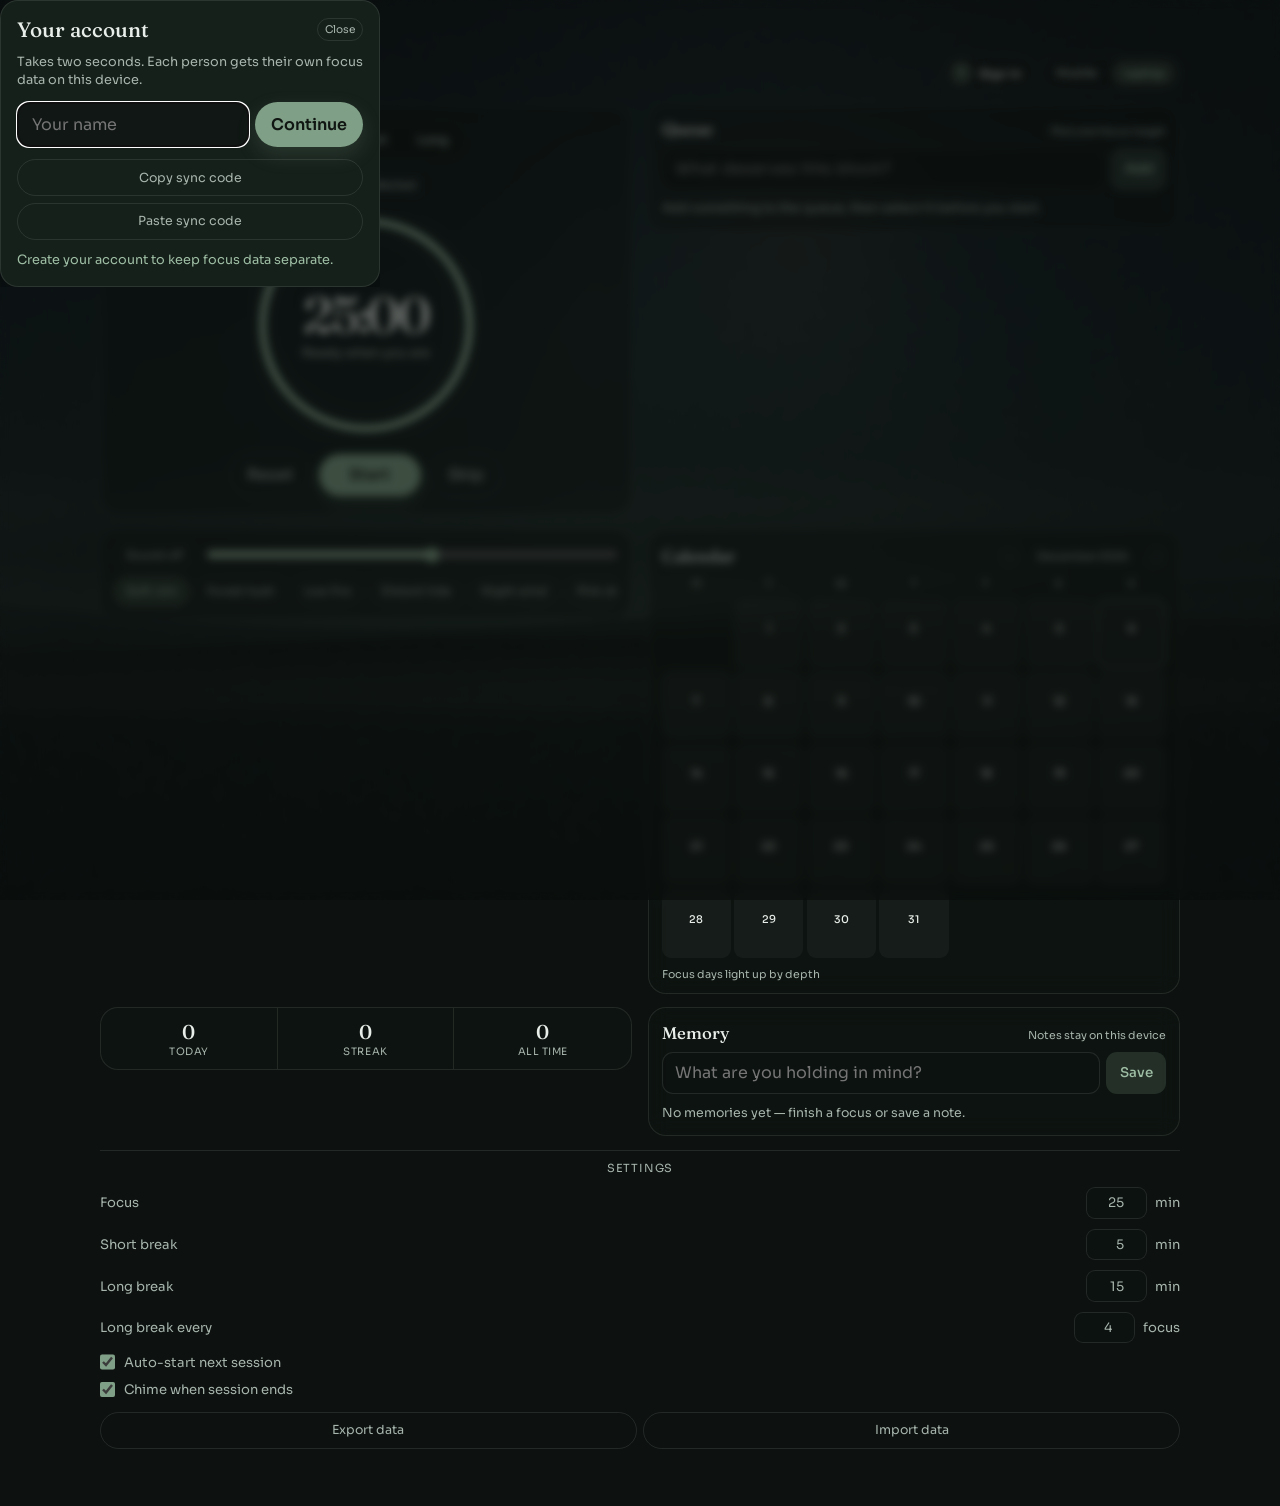
==== index.html @ d5f86a52 "Add seamless on-device accounts with sync codes. Let friends create a named Still account in seconds" ====
<!DOCTYPE html>
<html lang="en">
  <head>
    <meta charset="UTF-8" />
    <meta name="viewport" content="width=device-width, initial-scale=1.0, viewport-fit=cover" />
    <meta name="theme-color" content="#101612" />
    <meta name="description" content="Still — a calm pomodoro with ambient sound, tasks, memory, and a focus calendar." />
    <meta name="apple-mobile-web-app-capable" content="yes" />
    <meta name="apple-mobile-web-app-status-bar-style" content="black-translucent" />
    <meta name="apple-mobile-web-app-title" content="Still" />
    <title>Still — Pomodoro</title>
    <link rel="manifest" href="manifest.webmanifest" />
    <link rel="apple-touch-icon" href="icons/apple-touch-icon.png" />
    <link rel="icon" type="image/png" sizes="192x192" href="icons/icon-192.png" />
    <link rel="preconnect" href="https://fonts.googleapis.com" />
    <link rel="preconnect" href="https://fonts.gstatic.com" crossorigin />
    <link
      href="https://fonts.googleapis.com/css2?family=Fraunces:opsz,wght@9..144,500;9..144,600&family=Sora:wght@400;500;600&display=swap"
      rel="stylesheet"
    />
    <link rel="stylesheet" href="styles.css?v=11" />
  </head>
  <body>
    <canvas id="art" class="art" aria-hidden="true"></canvas>
    <div class="veil" aria-hidden="true"></div>
    <div class="grain" aria-hidden="true"></div>

    <main class="stage">
      <header class="brand">
        <div class="brand-copy">
          <p class="brand-name">Still</p>
          <p class="brand-line">Focus in quiet cycles.</p>
          <button id="installBtn" class="install-btn" type="button" hidden>Install app</button>
        </div>
        <div class="brand-actions">
          <button id="accountBtn" class="account-btn" type="button">
            <span id="accountAvatar" class="account-avatar">?</span>
            <span id="accountLabel">Sign in</span>
          </button>
          <div class="layout-switch" role="group" aria-label="Layout">
            <button type="button" class="layout-btn is-active" data-layout="mobile" aria-pressed="true">Mobile</button>
            <button type="button" class="layout-btn" data-layout="laptop" aria-pressed="false">Laptop</button>
          </div>
        </div>
      </header>

      <section class="timer-block" aria-live="polite">
        <div class="modes" role="tablist" aria-label="Session type">
          <button class="mode is-active" data-mode="focus" role="tab" aria-selected="true">Focus</button>
          <button class="mode" data-mode="short" role="tab" aria-selected="false">Short</button>
          <button class="mode" data-mode="long" role="tab" aria-selected="false">Long</button>
        </div>

        <p id="activeTaskLabel" class="active-task">No task selected</p>

        <div class="ring-wrap">
          <svg class="ring" viewBox="0 0 120 120" aria-hidden="true">
            <circle class="ring-track" cx="60" cy="60" r="54" />
            <circle class="ring-progress" cx="60" cy="60" r="54" />
          </svg>
          <div class="time-face">
            <p id="time" class="time">25:00</p>
            <p id="status" class="status">Ready when you are</p>
          </div>
        </div>

        <div class="controls">
          <button id="resetBtn" class="ghost" type="button">Reset</button>
          <button id="toggleBtn" class="primary" type="button">Start</button>
          <button id="skipBtn" class="ghost" type="button">Skip</button>
        </div>
      </section>

      <section class="ambient" aria-label="Ambient sound">
        <div class="ambient-head">
          <button id="noiseToggle" class="noise-toggle" type="button" aria-pressed="false">
            Sound off
          </button>
          <input
            id="noiseVolume"
            class="volume"
            type="range"
            min="0"
            max="100"
            value="55"
            aria-label="Ambient volume"
          />
        </div>
        <div id="noisePlaylist" class="playlist" role="listbox" aria-label="Ambient playlist"></div>
      </section>

      <section class="tasks" aria-label="Task queue">
        <div class="section-head">
          <h2>Queue</h2>
          <p>Pick one focus target</p>
        </div>
        <form id="taskForm" class="note-form">
          <input id="taskInput" type="text" maxlength="80" placeholder="What deserves this block?" autocomplete="off" />
          <button type="submit">Add</button>
        </form>
        <ul id="taskList" class="task-list"></ul>
      </section>

      <section class="stats" aria-label="Progress">
        <div>
          <p class="stat-value" id="todayCount">0</p>
          <p class="stat-label">Today</p>
        </div>
        <div>
          <p class="stat-value" id="streakCount">0</p>
          <p class="stat-label">Streak</p>
        </div>
        <div>
          <p class="stat-value" id="totalCount">0</p>
          <p class="stat-label">All time</p>
        </div>
      </section>

      <section class="calendar" aria-label="Focus calendar">
        <div class="section-head calendar-head">
          <h2>Calendar</h2>
          <div class="cal-nav">
            <button id="calPrev" class="ghost tiny" type="button" aria-label="Previous month">‹</button>
            <p id="calLabel" class="cal-label">Month</p>
            <button id="calNext" class="ghost tiny" type="button" aria-label="Next month">›</button>
          </div>
        </div>
        <div class="cal-weekdays" aria-hidden="true">
          <span>M</span><span>T</span><span>W</span><span>T</span><span>F</span><span>S</span><span>S</span>
        </div>
        <div id="calGrid" class="cal-grid"></div>
        <p id="calLegend" class="cal-legend">Focus days light up by depth</p>
      </section>

      <section class="memory">
        <div class="section-head">
          <h2>Memory</h2>
          <p>Notes stay on this device</p>
        </div>
        <form id="noteForm" class="note-form">
          <input
            id="noteInput"
            type="text"
            maxlength="140"
            placeholder="What are you holding in mind?"
            autocomplete="off"
          />
          <button type="submit">Save</button>
        </form>
        <ul id="memoryList" class="memory-list"></ul>
      </section>

      <section class="panel">
        <button id="settingsToggle" class="panel-toggle" type="button" aria-expanded="false">
          Settings
        </button>
        <div id="settingsPanel" class="settings" hidden>
          <label>
            Focus
            <input id="focusMins" type="number" min="1" max="90" />
            <span>min</span>
          </label>
          <label>
            Short break
            <input id="shortMins" type="number" min="1" max="30" />
            <span>min</span>
          </label>
          <label>
            Long break
            <input id="longMins" type="number" min="1" max="60" />
            <span>min</span>
          </label>
          <label>
            Long break every
            <input id="longEvery" type="number" min="2" max="12" />
            <span>focus</span>
          </label>
          <label class="check">
            <input id="autoStart" type="checkbox" />
            Auto-start next session
          </label>
          <label class="check">
            <input id="soundOn" type="checkbox" />
            Chime when session ends
          </label>

          <div class="data-row">
            <button id="exportBtn" class="ghost wide" type="button">Export data</button>
            <button id="importBtn" class="ghost wide" type="button">Import data</button>
            <input id="importFile" type="file" accept="application/json,.json" hidden />
          </div>
          <p id="dataStatus" class="data-status"></p>
        </div>
      </section>
    </main>

    <dialog id="accountDialog" class="account-dialog">
      <div class="account-sheet">
        <div class="account-sheet-head">
          <h2 id="accountTitle">Your account</h2>
          <button id="accountClose" class="ghost tiny" type="button" aria-label="Close">Close</button>
        </div>
        <p class="account-hint">Takes two seconds. Each person gets their own focus data on this device.</p>

        <form id="accountCreateForm" class="account-create">
          <input id="accountNameInput" type="text" maxlength="24" placeholder="Your name" autocomplete="nickname" required />
          <button class="primary" type="submit">Continue</button>
        </form>

        <div id="accountListWrap" class="account-list-wrap" hidden>
          <p class="account-sub">Switch account</p>
          <ul id="accountList" class="account-list"></ul>
        </div>

        <div class="account-tools">
          <button id="accountSyncExport" class="ghost wide" type="button">Copy sync code</button>
          <button id="accountSyncImport" class="ghost wide" type="button">Paste sync code</button>
          <button id="accountSignOut" class="ghost wide" type="button">Use as guest</button>
        </div>
        <p id="accountStatus" class="account-status"></p>
      </div>
    </dialog>

    <dialog id="reflectDialog" class="reflect">
      <form method="dialog" id="reflectForm">
        <h2>Focus complete</h2>
        <p>Leave a short memory for this session, or skip.</p>
        <input id="reflectInput" type="text" maxlength="140" placeholder="What clicked?" />
        <div class="reflect-actions">
          <button value="skip" class="ghost" type="submit">Skip</button>
          <button value="save" class="primary" type="submit">Keep</button>
        </div>
      </form>
    </dialog>

    <script src="auth.js?v=11"></script>
    <script src="art.js?v=11"></script>
    <script src="audio.js?v=11"></script>
    <script src="app.js?v=11"></script>
  </body>
</html>
---- styles.css ----
:root {
  --bg-deep: #0d1210;
  --ink: #e8eee9;
  --ink-soft: #a7b5ad;
  --moss: #7f9f86;
  --moss-bright: #9fbfa5;
  --line: rgba(232, 238, 233, 0.1);
  --panel: rgba(16, 22, 18, 0.5);
  --panel-solid: rgba(16, 22, 18, 0.42);
  --font-display: "Fraunces", Georgia, serif;
  --font-ui: "Sora", sans-serif;
  --ease: cubic-bezier(0.22, 1, 0.36, 1);
  --radius: 14px;
  --radius-lg: 18px;
}

* {
  box-sizing: border-box;
  margin: 0;
  padding: 0;
}

html,
body {
  min-height: 100%;
}

body {
  font-family: var(--font-ui);
  color: var(--ink);
  background: var(--bg-deep);
  overflow-x: hidden;
  -webkit-font-smoothing: antialiased;
}

button,
input {
  font: inherit;
  color: inherit;
}

button {
  cursor: pointer;
  border: none;
  background: none;
}

.art {
  position: fixed;
  inset: 0;
  width: 100%;
  height: 100%;
  z-index: 0;
  display: block;
}

.veil {
  position: fixed;
  inset: 0;
  z-index: 1;
  pointer-events: none;
  background:
    radial-gradient(ellipse 60% 40% at 50% 18%, rgba(10, 14, 16, 0.08), transparent 55%),
    linear-gradient(180deg, rgba(10, 14, 16, 0.16), rgba(10, 14, 16, 0.4) 55%, rgba(10, 14, 16, 0.82));
}

.grain {
  position: fixed;
  inset: 0;
  pointer-events: none;
  opacity: 0.055;
  z-index: 2;
  background-image: url("data:image/svg+xml,%3Csvg viewBox='0 0 200 200' xmlns='http://www.w3.org/2000/svg'%3E%3Cfilter id='n'%3E%3CfeTurbulence type='fractalNoise' baseFrequency='0.85' numOctaves='4' stitchTiles='stitch'/%3E%3C/filter%3E%3Crect width='100%25' height='100%25' filter='url(%23n)'/%3E%3C/svg%3E");
}

.stage {
  position: relative;
  z-index: 3;
  width: min(420px, calc(100% - 1.5rem));
  margin: 0 auto;
  min-height: 100dvh;
  padding: 1.5rem 0 1.75rem;
  display: flex;
  flex-direction: column;
  justify-content: center;
  gap: 0.95rem;
}

.brand {
  text-align: center;
  animation: rise 0.8s var(--ease) both;
  display: grid;
  gap: 0.55rem;
  justify-items: center;
}

.brand-copy {
  display: grid;
  justify-items: center;
}

.brand-actions {
  display: flex;
  flex-wrap: wrap;
  gap: 0.45rem;
  align-items: center;
  justify-content: center;
}

.account-btn {
  display: inline-flex;
  align-items: center;
  gap: 0.4rem;
  padding: 0.28rem 0.65rem 0.28rem 0.28rem;
  border-radius: 999px;
  border: 1px solid var(--line);
  background: rgba(16, 22, 18, 0.45);
  backdrop-filter: blur(10px);
  color: var(--ink);
  font-size: 0.75rem;
  font-weight: 500;
}

.account-avatar {
  width: 1.45rem;
  height: 1.45rem;
  border-radius: 999px;
  display: grid;
  place-items: center;
  background: rgba(127, 159, 134, 0.28);
  color: var(--moss-bright);
  font-size: 0.68rem;
  font-weight: 600;
}

.account-dialog {
  border: none;
  padding: 0;
  background: transparent;
  max-width: min(380px, calc(100vw - 1.5rem));
}

.account-dialog::backdrop {
  background: rgba(8, 12, 10, 0.55);
  backdrop-filter: blur(4px);
}

.account-sheet {
  border: 1px solid var(--line);
  border-radius: 18px;
  background: #16201b;
  color: var(--ink);
  padding: 1rem;
  display: grid;
  gap: 0.75rem;
  box-shadow: 0 24px 60px rgba(0, 0, 0, 0.45);
}

.account-sheet-head {
  display: flex;
  align-items: center;
  justify-content: space-between;
  gap: 0.75rem;
}

.account-sheet-head h2 {
  font-family: var(--font-display);
  font-size: 1.3rem;
  font-weight: 500;
}

.account-hint,
.account-sub,
.account-status {
  color: var(--ink-soft);
  font-size: 0.8rem;
  line-height: 1.4;
}

.account-status {
  color: var(--moss-bright);
  min-height: 1rem;
}

.account-create {
  display: grid;
  grid-template-columns: 1fr auto;
  gap: 0.4rem;
}

.account-create input {
  width: 100%;
  padding: 0.7rem 0.85rem;
  border-radius: 12px;
  border: 1px solid var(--line);
  background: rgba(13, 18, 16, 0.55);
}

.account-create .primary {
  min-width: 6.5rem;
}

.account-list {
  list-style: none;
  display: grid;
  gap: 0.4rem;
  max-height: 180px;
  overflow: auto;
}

.account-item {
  display: grid;
  grid-template-columns: auto 1fr auto;
  gap: 0.55rem;
  align-items: center;
  padding: 0.55rem 0.65rem;
  border-radius: 12px;
  border: 1px solid var(--line);
  background: rgba(13, 18, 16, 0.35);
}

.account-item.is-active {
  border-color: rgba(159, 191, 165, 0.4);
  background: rgba(127, 159, 134, 0.12);
}

.account-item .who {
  text-align: left;
}

.account-item .who strong {
  display: block;
  font-size: 0.88rem;
}

.account-item .who span {
  color: var(--ink-soft);
  font-size: 0.68rem;
}

.account-tools {
  display: grid;
  gap: 0.4rem;
}

.brand-name {
  font-family: var(--font-display);
  font-size: clamp(2.2rem, 7vw, 2.85rem);
  font-weight: 600;
  letter-spacing: -0.03em;
  line-height: 1;
}

.brand-line {
  margin-top: 0.25rem;
  color: var(--ink-soft);
  font-size: 0.82rem;
}

.layout-switch {
  display: inline-flex;
  gap: 0.2rem;
  padding: 0.2rem;
  border-radius: 999px;
  border: 1px solid var(--line);
  background: rgba(16, 22, 18, 0.4);
  backdrop-filter: blur(10px);
}

.layout-btn {
  padding: 0.35rem 0.7rem;
  border-radius: 999px;
  color: var(--ink-soft);
  font-size: 0.72rem;
  font-weight: 500;
  transition: background 0.25s var(--ease), color 0.25s var(--ease);
}

.layout-btn:hover {
  color: var(--ink);
}

.layout-btn.is-active {
  background: rgba(127, 159, 134, 0.22);
  color: var(--moss-bright);
}

.install-btn {
  margin-top: 0.55rem;
  padding: 0.4rem 0.8rem;
  border-radius: 999px;
  border: 1px solid var(--line);
  color: var(--moss-bright);
  font-size: 0.72rem;
  background: rgba(127, 159, 134, 0.1);
}

.install-btn:hover {
  background: rgba(127, 159, 134, 0.18);
}

.timer-block,
.ambient,
.tasks,
.stats,
.calendar,
.memory,
.panel {
  animation: rise 0.85s var(--ease) both;
}

.active-task {
  max-width: 100%;
  padding: 0.28rem 0.7rem;
  border-radius: 999px;
  color: var(--moss-bright);
  background: rgba(127, 159, 134, 0.12);
  font-size: 0.75rem;
  white-space: nowrap;
  overflow: hidden;
  text-overflow: ellipsis;
}

.active-task.is-empty {
  color: var(--ink-soft);
  background: transparent;
  border: 1px dashed var(--line);
}

.timer-block {
  display: flex;
  flex-direction: column;
  align-items: center;
  gap: 0.85rem;
  animation-delay: 0.04s;
}

.modes {
  display: flex;
  gap: 0.2rem;
  padding: 0.2rem;
  border: 1px solid var(--line);
  border-radius: 999px;
  background: var(--panel);
  backdrop-filter: blur(10px);
}

.mode {
  padding: 0.42rem 0.85rem;
  border-radius: 999px;
  color: var(--ink-soft);
  font-size: 0.78rem;
  font-weight: 500;
  transition: background 0.3s var(--ease), color 0.3s var(--ease);
}

.mode:hover {
  color: var(--ink);
}

.mode.is-active {
  background: rgba(127, 159, 134, 0.22);
  color: var(--moss-bright);
}

.ring-wrap {
  position: relative;
  width: min(220px, 58vw);
  aspect-ratio: 1;
  display: grid;
  place-items: center;
}

.ring {
  position: absolute;
  inset: 0;
  width: 100%;
  height: 100%;
  transform: rotate(-90deg);
}

.ring-track,
.ring-progress {
  fill: none;
  stroke-width: 3;
}

.ring-track {
  stroke: rgba(232, 238, 233, 0.08);
}

.ring-progress {
  stroke: var(--moss-bright);
  stroke-linecap: round;
  stroke-dasharray: 339.292;
  stroke-dashoffset: 0;
  transition: stroke-dashoffset 0.35s linear;
  filter: drop-shadow(0 0 8px rgba(159, 191, 165, 0.18));
}

.time-face {
  text-align: center;
  z-index: 1;
}

.time {
  font-family: var(--font-display);
  font-size: clamp(2.8rem, 10vw, 3.5rem);
  font-weight: 500;
  letter-spacing: -0.04em;
  font-variant-numeric: tabular-nums;
  line-height: 1;
}

.status {
  margin-top: 0.35rem;
  color: var(--ink-soft);
  font-size: 0.8rem;
}

.controls {
  display: flex;
  align-items: center;
  gap: 0.5rem;
}

.primary,
.ghost {
  min-width: 4.6rem;
  padding: 0.65rem 1rem;
  border-radius: 999px;
  transition: transform 0.25s var(--ease), background 0.25s var(--ease), border-color 0.25s var(--ease);
}

.primary {
  min-width: 6.4rem;
  background: var(--moss);
  color: #101612;
  font-weight: 600;
  box-shadow: 0 8px 20px rgba(127, 159, 134, 0.18);
}

.primary:hover {
  transform: translateY(-1px);
  background: var(--moss-bright);
}

.ghost {
  border: 1px solid var(--line);
  color: var(--ink-soft);
}

.ghost:hover {
  color: var(--ink);
  border-color: rgba(232, 238, 233, 0.24);
}

.ambient {
  animation-delay: 0.08s;
  padding: 0.7rem 0.8rem;
  border: 1px solid var(--line);
  border-radius: var(--radius-lg);
  background: var(--panel);
  backdrop-filter: blur(12px);
}

.ambient-head {
  display: flex;
  align-items: center;
  gap: 0.65rem;
  margin-bottom: 0.55rem;
}

.noise-toggle {
  flex: 0 0 auto;
  padding: 0.35rem 0.7rem;
  border-radius: 999px;
  border: 1px solid var(--line);
  color: var(--ink-soft);
  font-size: 0.72rem;
}

.noise-toggle[aria-pressed="true"] {
  color: #101612;
  background: var(--moss-bright);
  border-color: transparent;
}

.volume {
  width: 100%;
  accent-color: var(--moss);
  height: 1.1rem;
}

.playlist {
  display: flex;
  gap: 0.35rem;
  overflow-x: auto;
  padding-bottom: 0.05rem;
  scrollbar-width: thin;
}

.track {
  flex: 0 0 auto;
  padding: 0.4rem 0.7rem;
  border-radius: 999px;
  border: 1px solid var(--line);
  color: var(--ink-soft);
  font-size: 0.72rem;
  white-space: nowrap;
  transition: background 0.25s var(--ease), color 0.25s var(--ease);
}

.track.is-active {
  color: var(--moss-bright);
  background: rgba(127, 159, 134, 0.18);
  border-color: rgba(159, 191, 165, 0.3);
}

.stats {
  display: grid;
  grid-template-columns: repeat(3, 1fr);
  gap: 0;
  text-align: center;
  animation-delay: 0.1s;
  border: 1px solid var(--line);
  border-radius: var(--radius-lg);
  background: var(--panel-solid);
  overflow: hidden;
}

.stats > div {
  padding: 0.65rem 0.4rem;
  border-right: 1px solid var(--line);
}

.stats > div:last-child {
  border-right: none;
}

.stat-value {
  font-family: var(--font-display);
  font-size: 1.25rem;
  font-weight: 500;
}

.stat-label {
  margin-top: 0.1rem;
  color: var(--ink-soft);
  font-size: 0.64rem;
  letter-spacing: 0.05em;
  text-transform: uppercase;
}

.section-head {
  display: flex;
  align-items: baseline;
  justify-content: space-between;
  gap: 0.75rem;
  padding-top: 0.15rem;
}

.section-head h2 {
  font-family: var(--font-display);
  font-size: 1.05rem;
  font-weight: 500;
}

.section-head p {
  color: var(--ink-soft);
  font-size: 0.68rem;
}

.tasks,
.calendar,
.memory {
  display: grid;
  gap: 0.55rem;
  padding: 0.75rem 0.8rem;
  border: 1px solid var(--line);
  border-radius: var(--radius-lg);
  background: var(--panel-solid);
  backdrop-filter: blur(10px);
}

.tasks {
  animation-delay: 0.09s;
}

.task-list,
.memory-list {
  list-style: none;
  display: grid;
  gap: 0.4rem;
  max-height: 160px;
  overflow: auto;
}

.empty-hint {
  color: var(--ink-soft);
  font-size: 0.78rem;
  padding: 0.1rem 0;
}

.task-item {
  display: grid;
  grid-template-columns: 1fr auto;
  gap: 0.4rem;
  align-items: center;
  padding: 0.55rem 0.65rem;
  border-radius: 12px;
  border: 1px solid transparent;
  background: rgba(232, 238, 233, 0.03);
}

.task-item.is-active {
  border-color: rgba(159, 191, 165, 0.35);
  background: rgba(127, 159, 134, 0.12);
}

.task-item.is-done .task-select {
  text-decoration: line-through;
  color: var(--ink-soft);
}

.task-select {
  text-align: left;
  font-size: 0.84rem;
  line-height: 1.3;
}

.task-actions {
  display: flex;
  gap: 0.25rem;
}

.tiny-action,
.ghost.tiny {
  padding: 0.28rem 0.45rem;
  border-radius: 999px;
  border: 1px solid var(--line);
  color: var(--ink-soft);
  font-size: 0.66rem;
  min-width: 0;
}

.tiny-action.danger:hover {
  color: #efb4b0;
  border-color: rgba(239, 180, 176, 0.35);
}

.calendar {
  animation-delay: 0.12s;
}

.calendar-head {
  align-items: center;
}

.cal-nav {
  display: flex;
  align-items: center;
  gap: 0.25rem;
}

.cal-label {
  min-width: 7.5rem;
  text-align: center;
  color: var(--ink-soft);
  font-size: 0.74rem;
}

.cal-weekdays {
  display: grid;
  grid-template-columns: repeat(7, 1fr);
  gap: 0.22rem;
  color: var(--ink-soft);
  font-size: 0.62rem;
  text-align: center;
  letter-spacing: 0.04em;
}

.cal-grid {
  display: grid;
  grid-template-columns: repeat(7, 1fr);
  gap: 0.22rem;
}

.cal-cell {
  aspect-ratio: 1;
  border-radius: 8px;
  border: 1px solid transparent;
  background: rgba(232, 238, 233, 0.035);
  color: var(--ink-soft);
  display: grid;
  place-content: center;
  gap: 0;
  font-size: 0.66rem;
  min-width: 0;
  padding: 0.1rem;
}

.cal-cell.is-blank {
  background: transparent;
  pointer-events: none;
}

.cal-cell.is-today {
  border-color: rgba(159, 191, 165, 0.4);
}

.cal-cell .day {
  font-weight: 500;
  color: var(--ink);
}

.cal-cell .count {
  font-size: 0.52rem;
  color: var(--moss-bright);
  min-height: 0.55rem;
  line-height: 1;
}

.cal-cell.lvl-1 { background: rgba(127, 159, 134, 0.16); }
.cal-cell.lvl-2 { background: rgba(127, 159, 134, 0.28); }
.cal-cell.lvl-3 { background: rgba(127, 159, 134, 0.42); color: #101612; }
.cal-cell.lvl-4 { background: rgba(159, 191, 165, 0.7); color: #101612; }
.cal-cell.lvl-3 .day,
.cal-cell.lvl-4 .day,
.cal-cell.lvl-3 .count,
.cal-cell.lvl-4 .count { color: #101612; }

.cal-legend {
  color: var(--ink-soft);
  font-size: 0.68rem;
}

.memory {
  animation-delay: 0.14s;
}

.note-form {
  display: grid;
  grid-template-columns: 1fr auto;
  gap: 0.4rem;
}

.note-form input,
.reflect input {
  width: 100%;
  padding: 0.6rem 0.75rem;
  border-radius: 11px;
  border: 1px solid var(--line);
  background: rgba(13, 18, 16, 0.5);
}

.note-form input:focus,
.reflect input:focus,
.settings input[type="number"]:focus {
  outline: 1px solid rgba(159, 191, 165, 0.4);
}

.note-form button {
  padding: 0.6rem 0.85rem;
  border-radius: 11px;
  background: rgba(127, 159, 134, 0.2);
  color: var(--moss-bright);
  font-weight: 500;
  font-size: 0.84rem;
}

.memory-list:empty::after {
  content: "No memories yet — finish a focus or save a note.";
  display: block;
  color: var(--ink-soft);
  font-size: 0.78rem;
  padding: 0.15rem 0;
}

.memory-item {
  padding: 0.55rem 0.7rem;
  border-radius: 12px;
  border: 1px solid transparent;
  background: rgba(232, 238, 233, 0.03);
}

.memory-item .meta {
  color: var(--ink-soft);
  font-size: 0.64rem;
  margin-bottom: 0.18rem;
  letter-spacing: 0.02em;
}

.memory-item .text {
  font-size: 0.84rem;
  line-height: 1.35;
}

.panel {
  animation-delay: 0.16s;
}

.panel-toggle {
  width: 100%;
  padding: 0.65rem 0 0.2rem;
  color: var(--ink-soft);
  border-top: 1px solid var(--line);
  font-size: 0.7rem;
  letter-spacing: 0.07em;
  text-transform: uppercase;
}

.panel-toggle:hover {
  color: var(--ink);
}

.settings {
  display: grid;
  gap: 0.65rem;
  padding: 0.55rem 0 0.15rem;
}

.settings label {
  display: grid;
  grid-template-columns: 1fr auto auto;
  align-items: center;
  gap: 0.5rem;
  color: var(--ink-soft);
  font-size: 0.82rem;
}

.settings input[type="number"] {
  width: 3.8rem;
  padding: 0.38rem 0.45rem;
  border-radius: 9px;
  border: 1px solid var(--line);
  background: rgba(13, 18, 16, 0.5);
  text-align: right;
}

.settings .check {
  display: flex;
  align-items: center;
  gap: 0.55rem;
  grid-template-columns: none;
}

.settings .check input {
  width: 0.95rem;
  height: 0.95rem;
  accent-color: var(--moss);
}

.data-row {
  display: grid;
  grid-template-columns: 1fr 1fr;
  gap: 0.4rem;
  margin-top: 0.2rem;
}

.ghost.wide {
  width: 100%;
  min-width: 0;
  text-align: center;
  padding: 0.6rem 0.8rem;
  font-size: 0.78rem;
}

.data-status {
  min-height: 1rem;
  color: var(--moss-bright);
  font-size: 0.72rem;
}

.reflect {
  border: 1px solid var(--line);
  border-radius: var(--radius-lg);
  padding: 0;
  background: #16201b;
  color: var(--ink);
  width: min(340px, calc(100% - 2rem));
  box-shadow: 0 24px 60px rgba(0, 0, 0, 0.4);
}

.reflect::backdrop {
  background: rgba(8, 12, 10, 0.55);
  backdrop-filter: blur(4px);
}

.reflect form {
  display: grid;
  gap: 0.6rem;
  padding: 1.05rem;
}

.reflect h2 {
  font-family: var(--font-display);
  font-size: 1.25rem;
  font-weight: 500;
}

.reflect p {
  color: var(--ink-soft);
  font-size: 0.82rem;
}

.reflect-actions {
  display: flex;
  justify-content: flex-end;
  gap: 0.45rem;
  margin-top: 0.2rem;
}

body.is-running .ring-progress {
  animation: pulseSoft 2.4s ease-in-out infinite;
}

@keyframes rise {
  from {
    opacity: 0;
    transform: translateY(10px);
  }
  to {
    opacity: 1;
    transform: translateY(0);
  }
}

@keyframes pulseSoft {
  0%,
  100% {
    filter: drop-shadow(0 0 6px rgba(159, 191, 165, 0.16));
  }
  50% {
    filter: drop-shadow(0 0 12px rgba(159, 191, 165, 0.3));
  }
}

@media (max-width: 420px) {
  .stage {
    gap: 0.85rem;
    padding-top: 1.15rem;
  }

  .controls {
    width: 100%;
    justify-content: space-between;
  }

  .primary,
  .ghost {
    min-width: 0;
    flex: 1;
  }

  .section-head,
  .calendar-head {
    flex-direction: column;
    align-items: flex-start;
    gap: 0.35rem;
  }

  .cal-nav {
    width: 100%;
    justify-content: space-between;
  }
}

/* -------- Laptop layout (opt-in) -------- */
body.layout-laptop {
  overflow-x: hidden;
}

body.layout-laptop .veil {
  background:
    radial-gradient(ellipse 55% 45% at 30% 18%, rgba(10, 14, 16, 0.06), transparent 60%),
    linear-gradient(90deg, rgba(10, 14, 16, 0.52), rgba(10, 14, 16, 0.24) 45%, rgba(10, 14, 16, 0.58));
}

body.layout-laptop .stage {
  width: min(1080px, calc(100% - 2.5rem));
  min-height: 100dvh;
  margin: 0 auto;
  padding: 1.6rem 0 1.8rem;
  display: grid;
  grid-template-columns: minmax(300px, 1fr) minmax(300px, 1fr);
  grid-template-areas:
    "brand brand"
    "focus tasks"
    "ambient calendar"
    "stats memory"
    "panel panel";
  column-gap: 1rem;
  row-gap: 0.85rem;
  align-items: start;
  justify-content: center;
}

body.layout-laptop .brand {
  grid-area: brand;
  width: 100%;
  display: flex;
  align-items: flex-end;
  justify-content: space-between;
  gap: 1rem;
  text-align: left;
  justify-items: stretch;
}

body.layout-laptop .brand-copy {
  justify-items: start;
}

body.layout-laptop .brand-actions {
  justify-content: flex-end;
}

body.layout-laptop .brand-name {
  font-size: clamp(2.4rem, 3.4vw, 3rem);
}

body.layout-laptop .timer-block {
  grid-area: focus;
  padding: 1rem 1rem 1.1rem;
  border: 1px solid var(--line);
  border-radius: 20px;
  background: var(--panel-solid);
  backdrop-filter: blur(14px);
  gap: 0.8rem;
  min-height: 100%;
}

body.layout-laptop .ring-wrap {
  width: min(230px, 100%);
}

body.layout-laptop .time {
  font-size: clamp(3rem, 4vw, 3.7rem);
}

body.layout-laptop .ambient { grid-area: ambient; }
body.layout-laptop .stats { grid-area: stats; }
body.layout-laptop .tasks { grid-area: tasks; }
body.layout-laptop .calendar { grid-area: calendar; }
body.layout-laptop .memory { grid-area: memory; }
body.layout-laptop .panel { grid-area: panel; }

body.layout-laptop .stats {
  background: var(--panel-solid);
}

body.layout-laptop .task-list,
body.layout-laptop .memory-list {
  max-height: 150px;
}

body.layout-laptop .cal-cell {
  border-radius: 9px;
}

@media (max-width: 980px) {
  body.layout-laptop {
    overflow-x: auto;
  }

  body.layout-laptop .stage {
    width: 980px;
    min-width: 980px;
    padding-left: 1rem;
    padding-right: 1rem;
  }
}
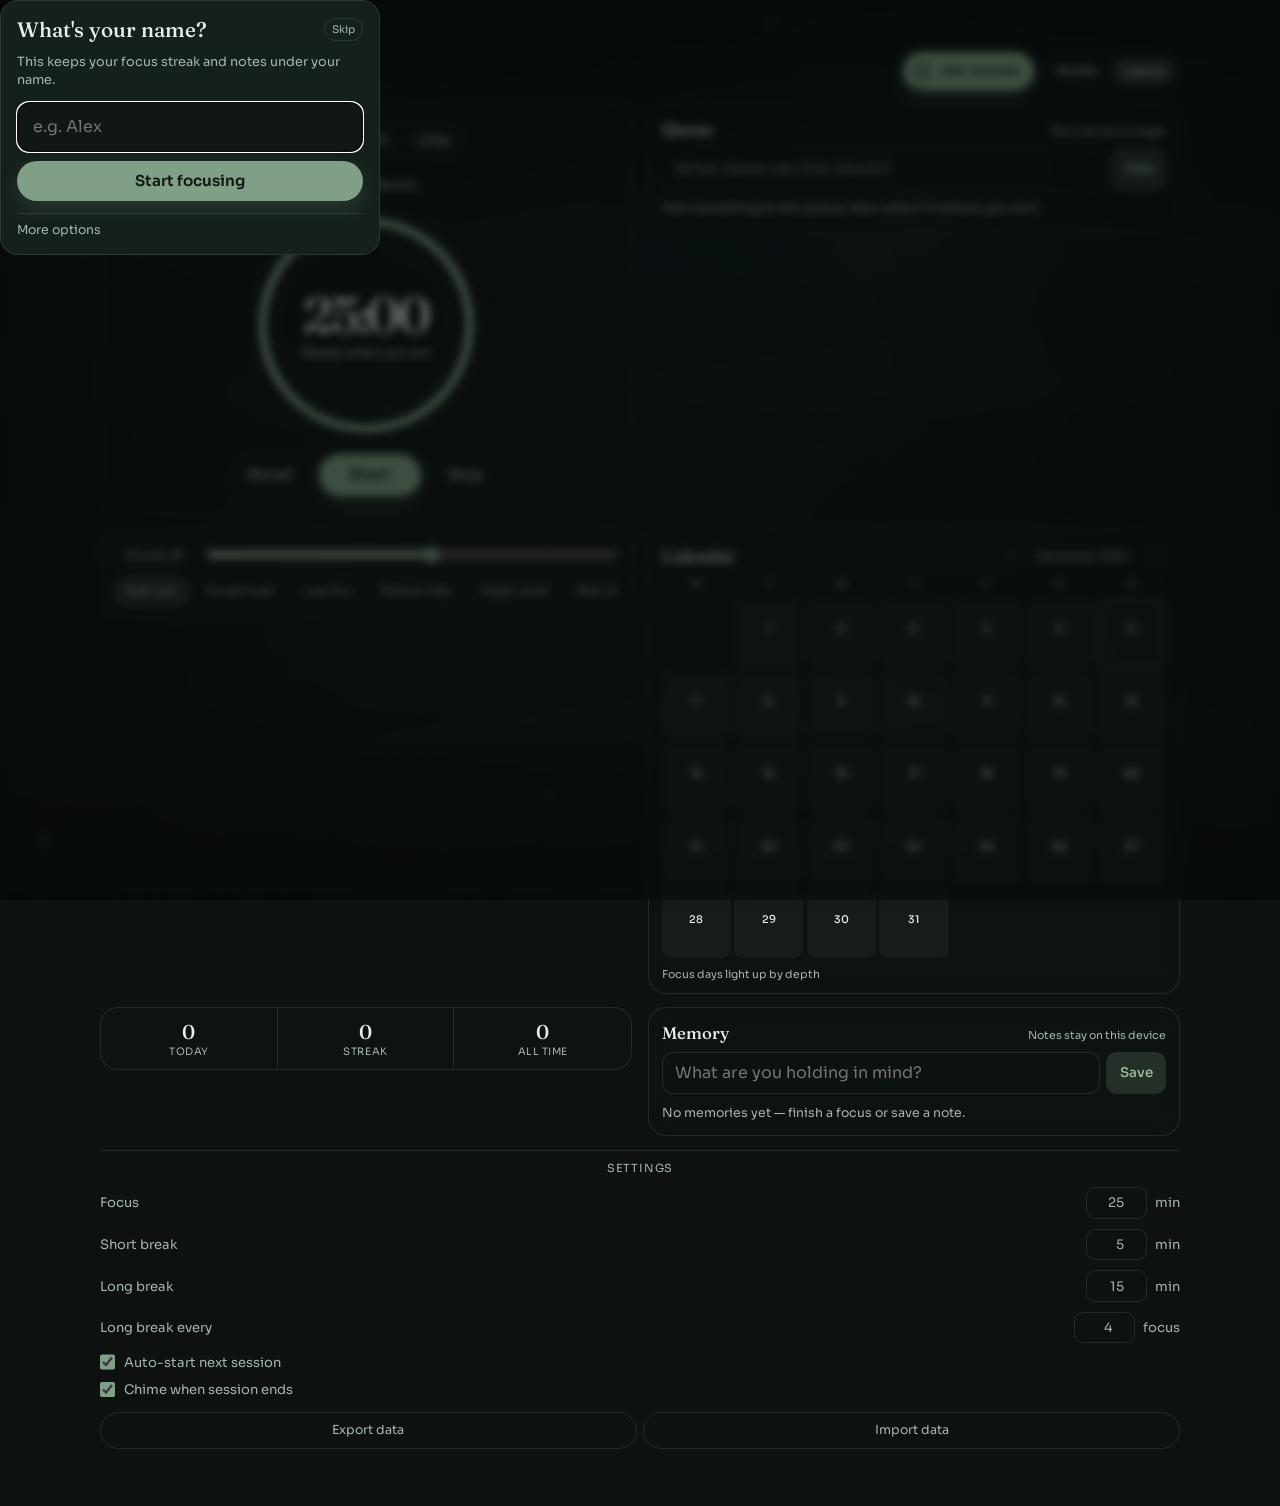
==== commit 98a14d24: "Make signup intuitive and restore starry backdrop. Replace the unclear sign-in control with a Get st" ====
--- a/index.html
+++ b/index.html
@@ -18,12 +18,11 @@
       href="https://fonts.googleapis.com/css2?family=Fraunces:opsz,wght@9..144,500;9..144,600&family=Sora:wght@400;500;600&display=swap"
       rel="stylesheet"
     />
-    <link rel="stylesheet" href="styles.css?v=11" />
+    <link rel="stylesheet" href="styles.css?v=12" />
   </head>
   <body>
     <canvas id="art" class="art" aria-hidden="true"></canvas>
     <div class="veil" aria-hidden="true"></div>
-    <div class="grain" aria-hidden="true"></div>
 
     <main class="stage">
       <header class="brand">
@@ -33,9 +32,9 @@
           <button id="installBtn" class="install-btn" type="button" hidden>Install app</button>
         </div>
         <div class="brand-actions">
-          <button id="accountBtn" class="account-btn" type="button">
-            <span id="accountAvatar" class="account-avatar">?</span>
-            <span id="accountLabel">Sign in</span>
+          <button id="accountBtn" class="account-btn is-guest" type="button">
+            <span id="accountAvatar" class="account-avatar">+</span>
+            <span id="accountLabel">Get started</span>
           </button>
           <div class="layout-switch" role="group" aria-label="Layout">
             <button type="button" class="layout-btn is-active" data-layout="mobile" aria-pressed="true">Mobile</button>
@@ -197,27 +196,30 @@
     <dialog id="accountDialog" class="account-dialog">
       <div class="account-sheet">
         <div class="account-sheet-head">
-          <h2 id="accountTitle">Your account</h2>
-          <button id="accountClose" class="ghost tiny" type="button" aria-label="Close">Close</button>
-        </div>
-        <p class="account-hint">Takes two seconds. Each person gets their own focus data on this device.</p>
+          <h2 id="accountTitle">What's your name?</h2>
+          <button id="accountClose" class="ghost tiny" type="button" aria-label="Close">Skip</button>
+        </div>
+        <p id="accountHint" class="account-hint">This keeps your focus streak and notes under your name.</p>
 
         <form id="accountCreateForm" class="account-create">
-          <input id="accountNameInput" type="text" maxlength="24" placeholder="Your name" autocomplete="nickname" required />
-          <button class="primary" type="submit">Continue</button>
+          <input id="accountNameInput" type="text" maxlength="24" placeholder="e.g. Alex" autocomplete="nickname" required />
+          <button id="accountSubmit" class="primary account-submit" type="submit">Start focusing</button>
         </form>
 
         <div id="accountListWrap" class="account-list-wrap" hidden>
-          <p class="account-sub">Switch account</p>
+          <p class="account-sub">Or switch to someone else</p>
           <ul id="accountList" class="account-list"></ul>
         </div>
 
-        <div class="account-tools">
-          <button id="accountSyncExport" class="ghost wide" type="button">Copy sync code</button>
-          <button id="accountSyncImport" class="ghost wide" type="button">Paste sync code</button>
-          <button id="accountSignOut" class="ghost wide" type="button">Use as guest</button>
-        </div>
-        <p id="accountStatus" class="account-status"></p>
+        <details id="accountMore" class="account-more">
+          <summary>More options</summary>
+          <div class="account-tools">
+            <button id="accountSyncExport" class="ghost wide" type="button">Copy sync code</button>
+            <button id="accountSyncImport" class="ghost wide" type="button">Paste sync code</button>
+            <button id="accountSignOut" class="ghost wide" type="button">Continue as guest</button>
+          </div>
+        </details>
+        <p id="accountStatus" class="account-status" hidden></p>
       </div>
     </dialog>
 
@@ -233,9 +235,9 @@
       </form>
     </dialog>
 
-    <script src="auth.js?v=11"></script>
-    <script src="art.js?v=11"></script>
-    <script src="audio.js?v=11"></script>
-    <script src="app.js?v=11"></script>
+    <script src="auth.js?v=12"></script>
+    <script src="art.js?v=12"></script>
+    <script src="audio.js?v=12"></script>
+    <script src="app.js?v=12"></script>
   </body>
 </html>
--- a/styles.css
+++ b/styles.css
@@ -60,17 +60,8 @@
   z-index: 1;
   pointer-events: none;
   background:
-    radial-gradient(ellipse 60% 40% at 50% 18%, rgba(10, 14, 16, 0.08), transparent 55%),
-    linear-gradient(180deg, rgba(10, 14, 16, 0.16), rgba(10, 14, 16, 0.4) 55%, rgba(10, 14, 16, 0.82));
-}
-
-.grain {
-  position: fixed;
-  inset: 0;
-  pointer-events: none;
-  opacity: 0.055;
-  z-index: 2;
-  background-image: url("data:image/svg+xml,%3Csvg viewBox='0 0 200 200' xmlns='http://www.w3.org/2000/svg'%3E%3Cfilter id='n'%3E%3CfeTurbulence type='fractalNoise' baseFrequency='0.85' numOctaves='4' stitchTiles='stitch'/%3E%3C/filter%3E%3Crect width='100%25' height='100%25' filter='url(%23n)'/%3E%3C/svg%3E");
+    radial-gradient(ellipse 65% 42% at 50% 12%, rgba(8, 12, 16, 0.05), transparent 55%),
+    linear-gradient(180deg, rgba(8, 12, 16, 0.1), rgba(8, 12, 16, 0.28) 50%, rgba(8, 12, 16, 0.58));
 }
 
 .stage {
@@ -110,26 +101,40 @@
 .account-btn {
   display: inline-flex;
   align-items: center;
-  gap: 0.4rem;
-  padding: 0.28rem 0.65rem 0.28rem 0.28rem;
+  gap: 0.45rem;
+  padding: 0.35rem 0.85rem 0.35rem 0.35rem;
   border-radius: 999px;
-  border: 1px solid var(--line);
+  border: 1px solid transparent;
+  background: var(--moss);
+  color: #101612;
+  font-size: 0.8rem;
+  font-weight: 600;
+  box-shadow: 0 8px 18px rgba(127, 159, 134, 0.22);
+}
+
+.account-btn.is-guest .account-avatar {
+  background: rgba(16, 22, 18, 0.18);
+  color: #101612;
+}
+
+.account-btn:not(.is-guest) {
   background: rgba(16, 22, 18, 0.45);
+  border-color: var(--line);
+  color: var(--ink);
+  font-weight: 500;
+  box-shadow: none;
   backdrop-filter: blur(10px);
-  color: var(--ink);
-  font-size: 0.75rem;
-  font-weight: 500;
 }
 
 .account-avatar {
-  width: 1.45rem;
-  height: 1.45rem;
+  width: 1.55rem;
+  height: 1.55rem;
   border-radius: 999px;
   display: grid;
   place-items: center;
   background: rgba(127, 159, 134, 0.28);
   color: var(--moss-bright);
-  font-size: 0.68rem;
+  font-size: 0.72rem;
   font-weight: 600;
 }
 
@@ -184,20 +189,48 @@
 
 .account-create {
   display: grid;
-  grid-template-columns: 1fr auto;
-  gap: 0.4rem;
+  gap: 0.55rem;
 }
 
 .account-create input {
   width: 100%;
-  padding: 0.7rem 0.85rem;
+  padding: 0.85rem 0.95rem;
   border-radius: 12px;
   border: 1px solid var(--line);
   background: rgba(13, 18, 16, 0.55);
-}
-
-.account-create .primary {
-  min-width: 6.5rem;
+  font-size: 1rem;
+}
+
+.account-submit {
+  width: 100%;
+  min-width: 0;
+  padding: 0.9rem 1rem;
+  font-size: 0.95rem;
+}
+
+.account-more {
+  border-top: 1px solid var(--line);
+  padding-top: 0.55rem;
+}
+
+.account-more summary {
+  cursor: pointer;
+  color: var(--ink-soft);
+  font-size: 0.78rem;
+  list-style: none;
+}
+
+.account-more summary::-webkit-details-marker {
+  display: none;
+}
+
+.account-more[open] summary {
+  margin-bottom: 0.55rem;
+  color: var(--ink);
+}
+
+.account-more .account-tools {
+  margin-top: 0.15rem;
 }
 
 .account-list {
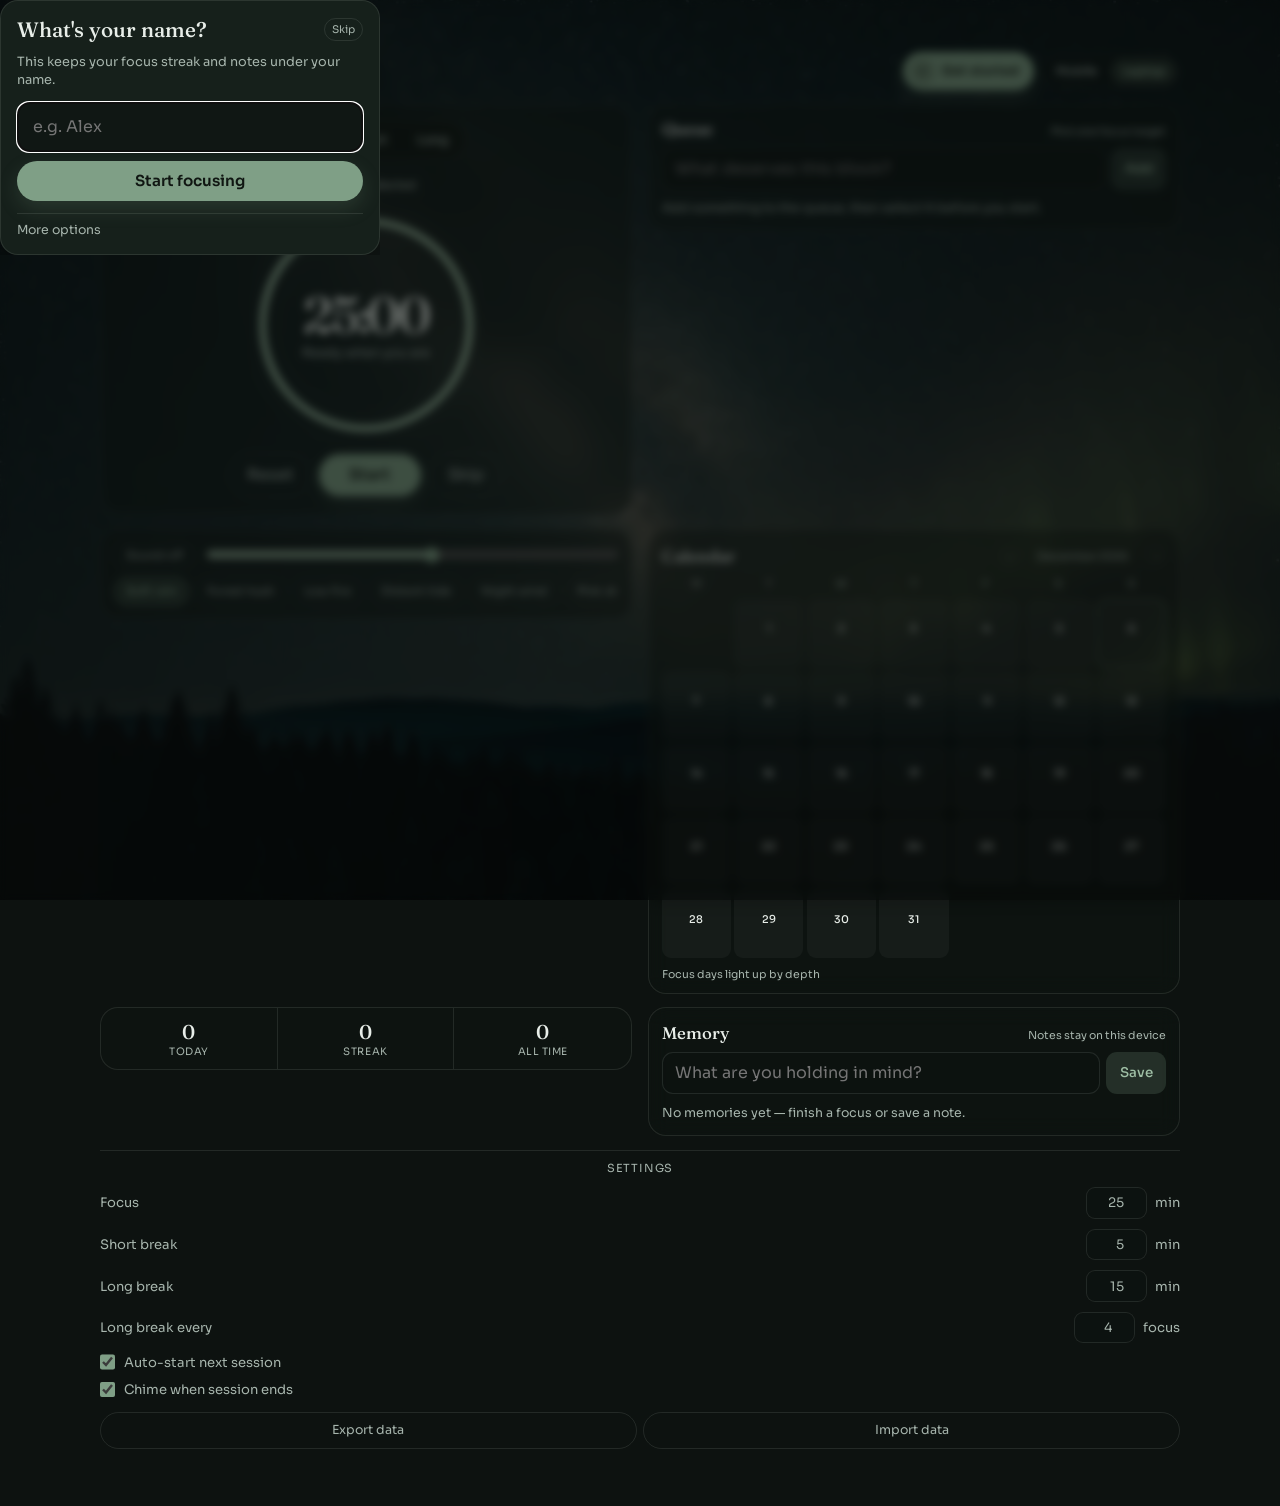
==== commit 7495f0ae: "Replace coded canvas art with a real living backdrop. Co-authored-by: Cursor <cursoragent@cursor.com" ====
--- a/index.html
+++ b/index.html
@@ -18,10 +18,24 @@
       href="https://fonts.googleapis.com/css2?family=Fraunces:opsz,wght@9..144,500;9..144,600&family=Sora:wght@400;500;600&display=swap"
       rel="stylesheet"
     />
-    <link rel="stylesheet" href="styles.css?v=12" />
+    <link rel="stylesheet" href="styles.css?v=13" />
   </head>
   <body>
-    <canvas id="art" class="art" aria-hidden="true"></canvas>
+    <div class="art" aria-hidden="true">
+      <img class="art-still" src="media/backdrop.jpg" alt="" width="1280" height="720" decoding="async" />
+      <video
+        id="artLive"
+        class="art-live"
+        src="media/backdrop.mp4"
+        poster="media/backdrop.jpg"
+        autoplay
+        muted
+        loop
+        playsinline
+        preload="auto"
+      ></video>
+      <div class="art-grain"></div>
+    </div>
     <div class="veil" aria-hidden="true"></div>
 
     <main class="stage">
@@ -235,9 +249,9 @@
       </form>
     </dialog>
 
-    <script src="auth.js?v=12"></script>
-    <script src="art.js?v=12"></script>
-    <script src="audio.js?v=12"></script>
-    <script src="app.js?v=12"></script>
+    <script src="auth.js?v=13"></script>
+    <script src="art.js?v=13"></script>
+    <script src="audio.js?v=13"></script>
+    <script src="app.js?v=13"></script>
   </body>
 </html>
--- a/styles.css
+++ b/styles.css
@@ -48,10 +48,67 @@
 .art {
   position: fixed;
   inset: 0;
-  width: 100%;
-  height: 100%;
   z-index: 0;
-  display: block;
+  overflow: hidden;
+  background: #0a100e;
+  pointer-events: none;
+}
+
+.art-still,
+.art-live {
+  position: absolute;
+  inset: -4%;
+  width: 108%;
+  height: 108%;
+  object-fit: cover;
+  object-position: center 42%;
+  transform: scale(1.04);
+  filter: saturate(0.92) contrast(1.05) brightness(0.92);
+}
+
+.art-still {
+  z-index: 0;
+}
+
+.art-live {
+  z-index: 1;
+  opacity: 0;
+  transition: opacity 1.2s var(--ease);
+}
+
+.art-live.is-ready {
+  opacity: 1;
+}
+
+.art-grain {
+  position: absolute;
+  inset: 0;
+  z-index: 2;
+  opacity: 0.22;
+  mix-blend-mode: soft-light;
+  background-image: url("data:image/svg+xml,%3Csvg viewBox='0 0 200 200' xmlns='http://www.w3.org/2000/svg'%3E%3Cfilter id='n'%3E%3CfeTurbulence type='fractalNoise' baseFrequency='0.85' numOctaves='3' stitchTiles='stitch'/%3E%3C/filter%3E%3Crect width='100%25' height='100%25' filter='url(%23n)' opacity='0.55'/%3E%3C/svg%3E");
+  background-size: 180px 180px;
+  animation: grain-shift 0.9s steps(2) infinite;
+}
+
+.art.is-still .art-live {
+  opacity: 0;
+}
+
+.art.is-still .art-grain {
+  animation: none;
+}
+
+@keyframes grain-shift {
+  0% { transform: translate(0, 0); }
+  50% { transform: translate(-2%, 1%); }
+  100% { transform: translate(1%, -1%); }
+}
+
+@media (prefers-reduced-motion: reduce) {
+  .art-grain {
+    animation: none;
+  }
 }
 
 .veil {
@@ -60,8 +117,8 @@
   z-index: 1;
   pointer-events: none;
   background:
-    radial-gradient(ellipse 65% 42% at 50% 12%, rgba(8, 12, 16, 0.05), transparent 55%),
-    linear-gradient(180deg, rgba(8, 12, 16, 0.1), rgba(8, 12, 16, 0.28) 50%, rgba(8, 12, 16, 0.58));
+    radial-gradient(ellipse 70% 48% at 50% 18%, rgba(8, 12, 16, 0.08), transparent 58%),
+    linear-gradient(180deg, rgba(8, 12, 16, 0.18), rgba(8, 12, 16, 0.34) 48%, rgba(8, 12, 16, 0.62));
 }
 
 .stage {
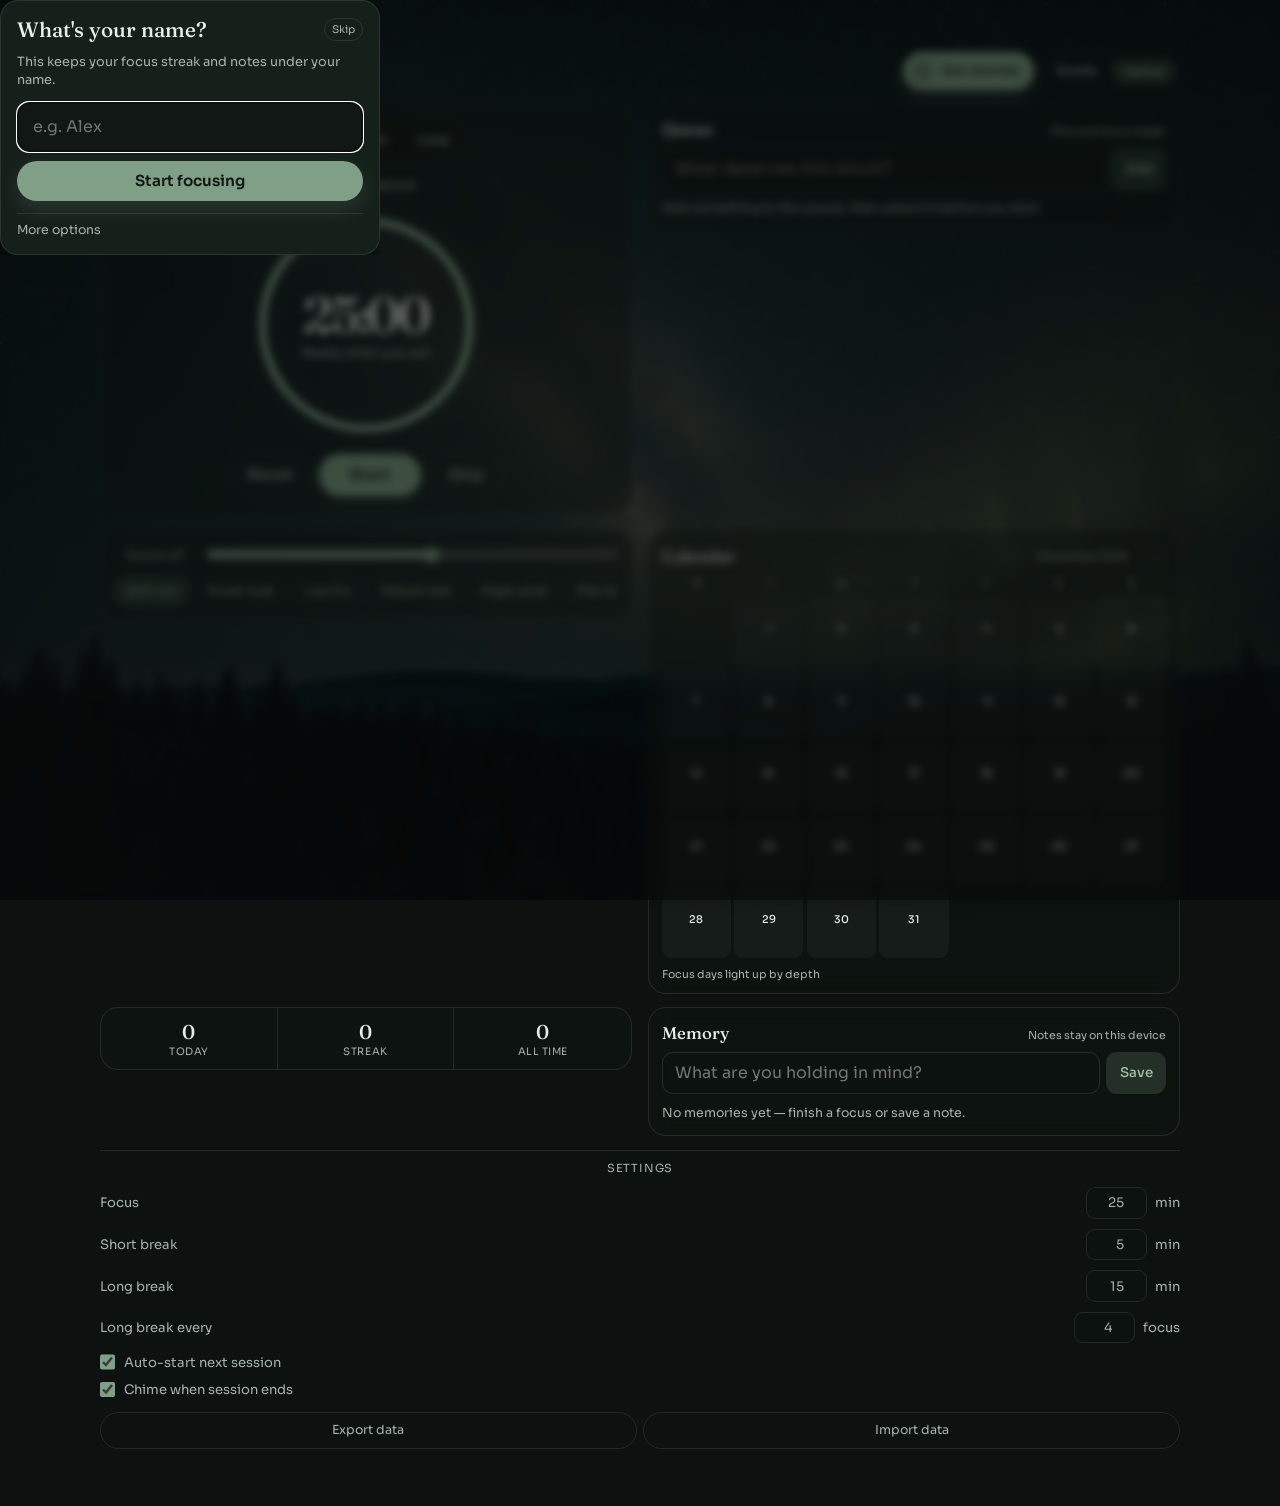
==== commit 5b781a76: "Freeze the backdrop: static image, no shake. Co-authored-by: Cursor <cursoragent@cursor.com>" ====
--- a/index.html
+++ b/index.html
@@ -18,23 +18,11 @@
       href="https://fonts.googleapis.com/css2?family=Fraunces:opsz,wght@9..144,500;9..144,600&family=Sora:wght@400;500;600&display=swap"
       rel="stylesheet"
     />
-    <link rel="stylesheet" href="styles.css?v=13" />
+    <link rel="stylesheet" href="styles.css?v=14" />
   </head>
   <body>
     <div class="art" aria-hidden="true">
       <img class="art-still" src="media/backdrop.jpg" alt="" width="1280" height="720" decoding="async" />
-      <video
-        id="artLive"
-        class="art-live"
-        src="media/backdrop.mp4"
-        poster="media/backdrop.jpg"
-        autoplay
-        muted
-        loop
-        playsinline
-        preload="auto"
-      ></video>
-      <div class="art-grain"></div>
     </div>
     <div class="veil" aria-hidden="true"></div>
 
@@ -249,9 +237,8 @@
       </form>
     </dialog>
 
-    <script src="auth.js?v=13"></script>
-    <script src="art.js?v=13"></script>
-    <script src="audio.js?v=13"></script>
-    <script src="app.js?v=13"></script>
+    <script src="auth.js?v=14"></script>
+    <script src="audio.js?v=14"></script>
+    <script src="app.js?v=14"></script>
   </body>
 </html>
--- a/styles.css
+++ b/styles.css
@@ -54,61 +54,14 @@
   pointer-events: none;
 }
 
-.art-still,
-.art-live {
+.art-still {
   position: absolute;
-  inset: -4%;
-  width: 108%;
-  height: 108%;
+  inset: 0;
+  width: 100%;
+  height: 100%;
   object-fit: cover;
   object-position: center 42%;
-  transform: scale(1.04);
   filter: saturate(0.92) contrast(1.05) brightness(0.92);
-}
-
-.art-still {
-  z-index: 0;
-}
-
-.art-live {
-  z-index: 1;
-  opacity: 0;
-  transition: opacity 1.2s var(--ease);
-}
-
-.art-live.is-ready {
-  opacity: 1;
-}
-
-.art-grain {
-  position: absolute;
-  inset: 0;
-  z-index: 2;
-  opacity: 0.22;
-  mix-blend-mode: soft-light;
-  background-image: url("data:image/svg+xml,%3Csvg viewBox='0 0 200 200' xmlns='http://www.w3.org/2000/svg'%3E%3Cfilter id='n'%3E%3CfeTurbulence type='fractalNoise' baseFrequency='0.85' numOctaves='3' stitchTiles='stitch'/%3E%3C/filter%3E%3Crect width='100%25' height='100%25' filter='url(%23n)' opacity='0.55'/%3E%3C/svg%3E");
-  background-size: 180px 180px;
-  animation: grain-shift 0.9s steps(2) infinite;
-}
-
-.art.is-still .art-live {
-  opacity: 0;
-}
-
-.art.is-still .art-grain {
-  animation: none;
-}
-
-@keyframes grain-shift {
-  0% { transform: translate(0, 0); }
-  50% { transform: translate(-2%, 1%); }
-  100% { transform: translate(1%, -1%); }
-}
-
-@media (prefers-reduced-motion: reduce) {
-  .art-grain {
-    animation: none;
-  }
 }
 
 .veil {
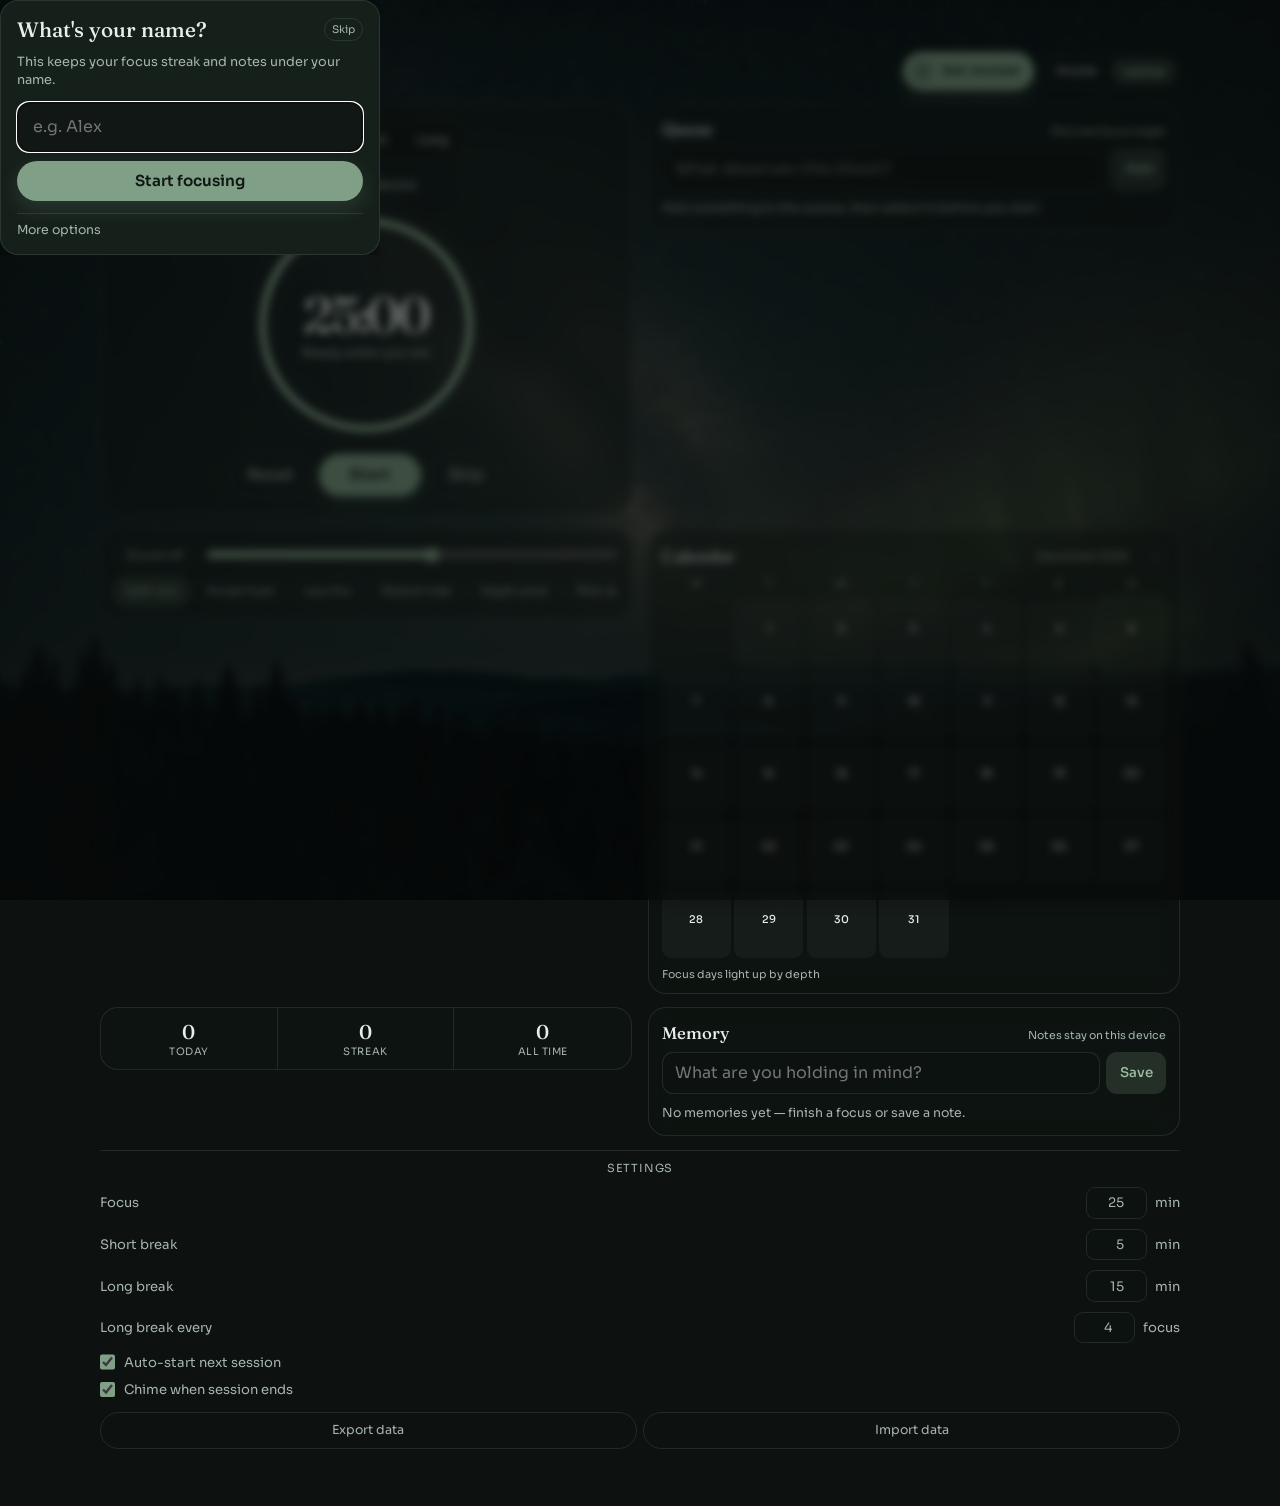
==== commit 4bcc9909: "Rotate calm Unsplash nature scenes behind the glass UI. Co-authored-by: Cursor <cursoragent@cursor.c" ====
--- a/index.html
+++ b/index.html
@@ -18,11 +18,11 @@
       href="https://fonts.googleapis.com/css2?family=Fraunces:opsz,wght@9..144,500;9..144,600&family=Sora:wght@400;500;600&display=swap"
       rel="stylesheet"
     />
-    <link rel="stylesheet" href="styles.css?v=14" />
+    <link rel="stylesheet" href="styles.css?v=15" />
   </head>
   <body>
     <div class="art" aria-hidden="true">
-      <img class="art-still" src="media/backdrop.jpg" alt="" width="1280" height="720" decoding="async" />
+      <img class="art-still is-active" src="media/scene-00.jpg" alt="" width="1280" height="720" decoding="async" />
     </div>
     <div class="veil" aria-hidden="true"></div>
 
@@ -237,8 +237,9 @@
       </form>
     </dialog>
 
-    <script src="auth.js?v=14"></script>
-    <script src="audio.js?v=14"></script>
-    <script src="app.js?v=14"></script>
+    <script src="auth.js?v=15"></script>
+    <script src="art.js?v=15"></script>
+    <script src="audio.js?v=15"></script>
+    <script src="app.js?v=15"></script>
   </body>
 </html>
--- a/styles.css
+++ b/styles.css
@@ -61,7 +61,20 @@
   height: 100%;
   object-fit: cover;
   object-position: center 42%;
-  filter: saturate(0.92) contrast(1.05) brightness(0.92);
+  filter: saturate(0.92) contrast(1.05) brightness(0.9);
+  opacity: 0;
+  transition: opacity 1.6s ease;
+  will-change: opacity;
+}
+
+.art-still.is-active {
+  opacity: 1;
+}
+
+@media (prefers-reduced-motion: reduce) {
+  .art-still {
+    transition: none;
+  }
 }
 
 .veil {
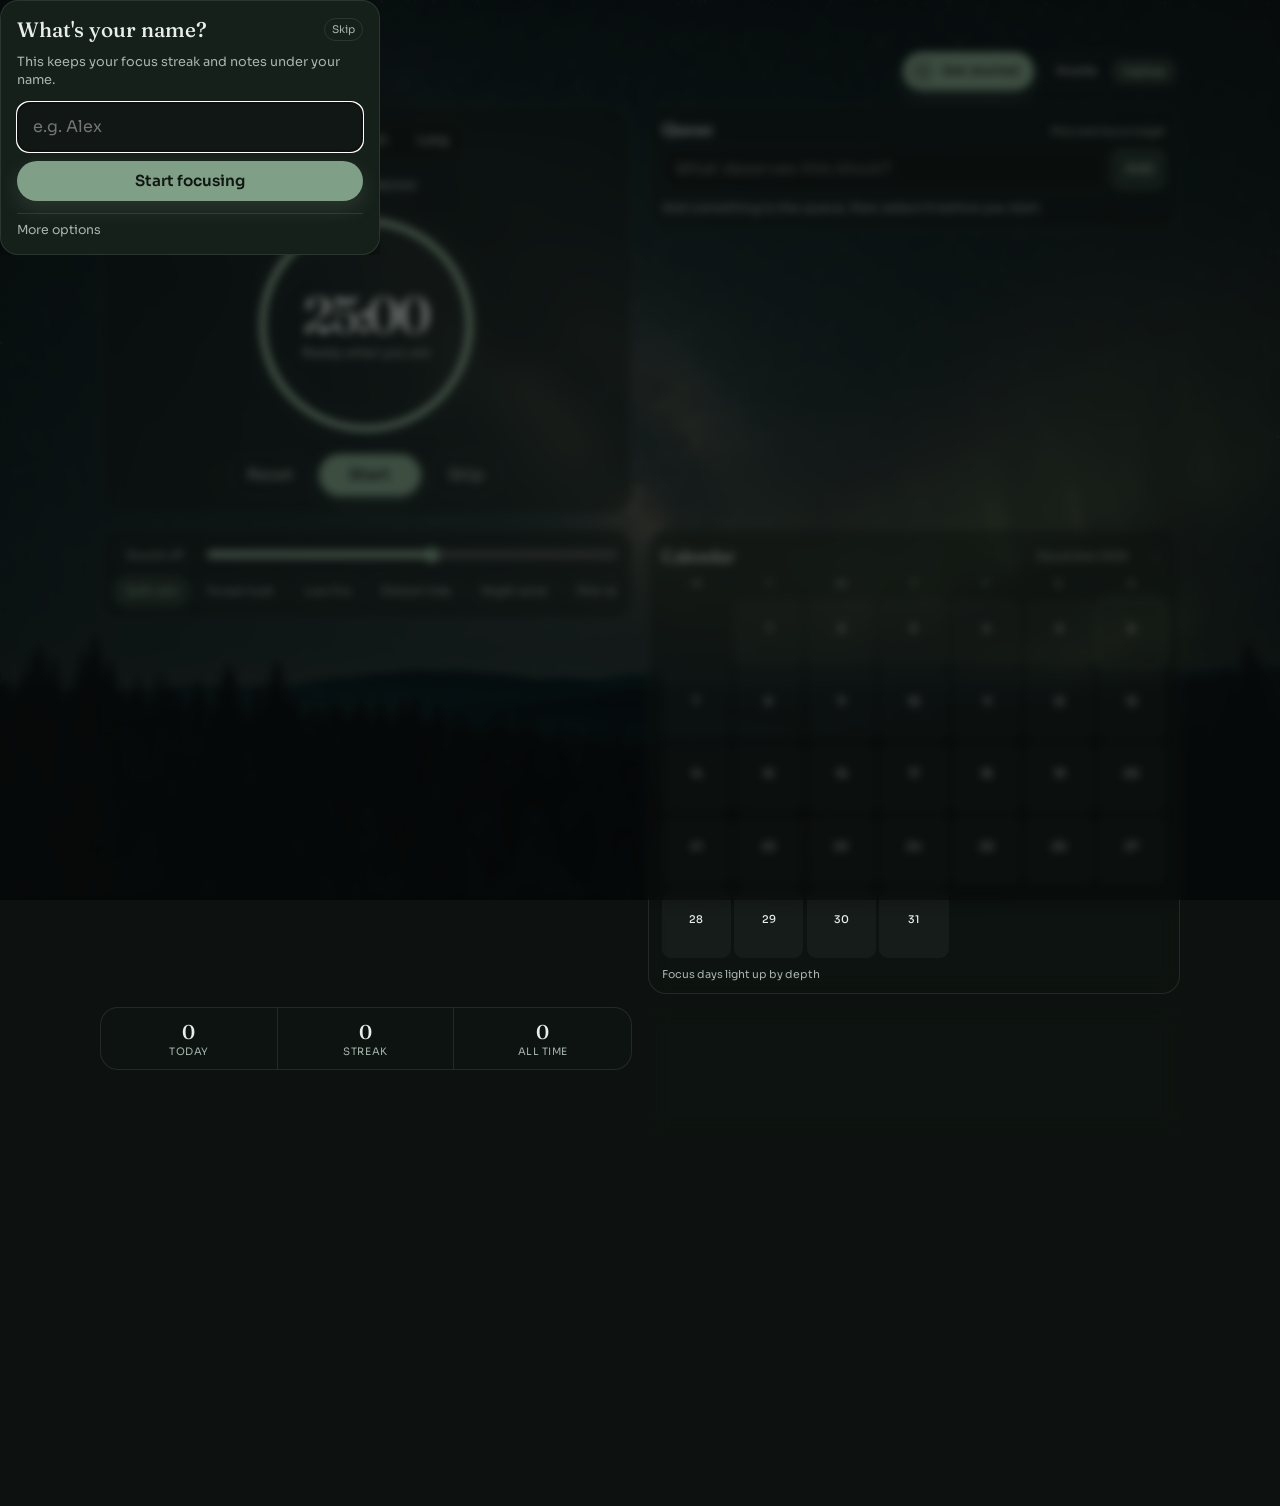
==== commit 06f3ea38: "Expand backdrops with wholesome life moments from Unsplash. Co-authored-by: Cursor <cursoragent@curs" ====
--- a/index.html
+++ b/index.html
@@ -18,7 +18,7 @@
       href="https://fonts.googleapis.com/css2?family=Fraunces:opsz,wght@9..144,500;9..144,600&family=Sora:wght@400;500;600&display=swap"
       rel="stylesheet"
     />
-    <link rel="stylesheet" href="styles.css?v=15" />
+    <link rel="stylesheet" href="styles.css?v=16" />
   </head>
   <body>
     <div class="art" aria-hidden="true">
@@ -237,9 +237,9 @@
       </form>
     </dialog>
 
-    <script src="auth.js?v=15"></script>
-    <script src="art.js?v=15"></script>
-    <script src="audio.js?v=15"></script>
-    <script src="app.js?v=15"></script>
+    <script src="auth.js?v=16"></script>
+    <script src="art.js?v=16"></script>
+    <script src="audio.js?v=16"></script>
+    <script src="app.js?v=16"></script>
   </body>
 </html>
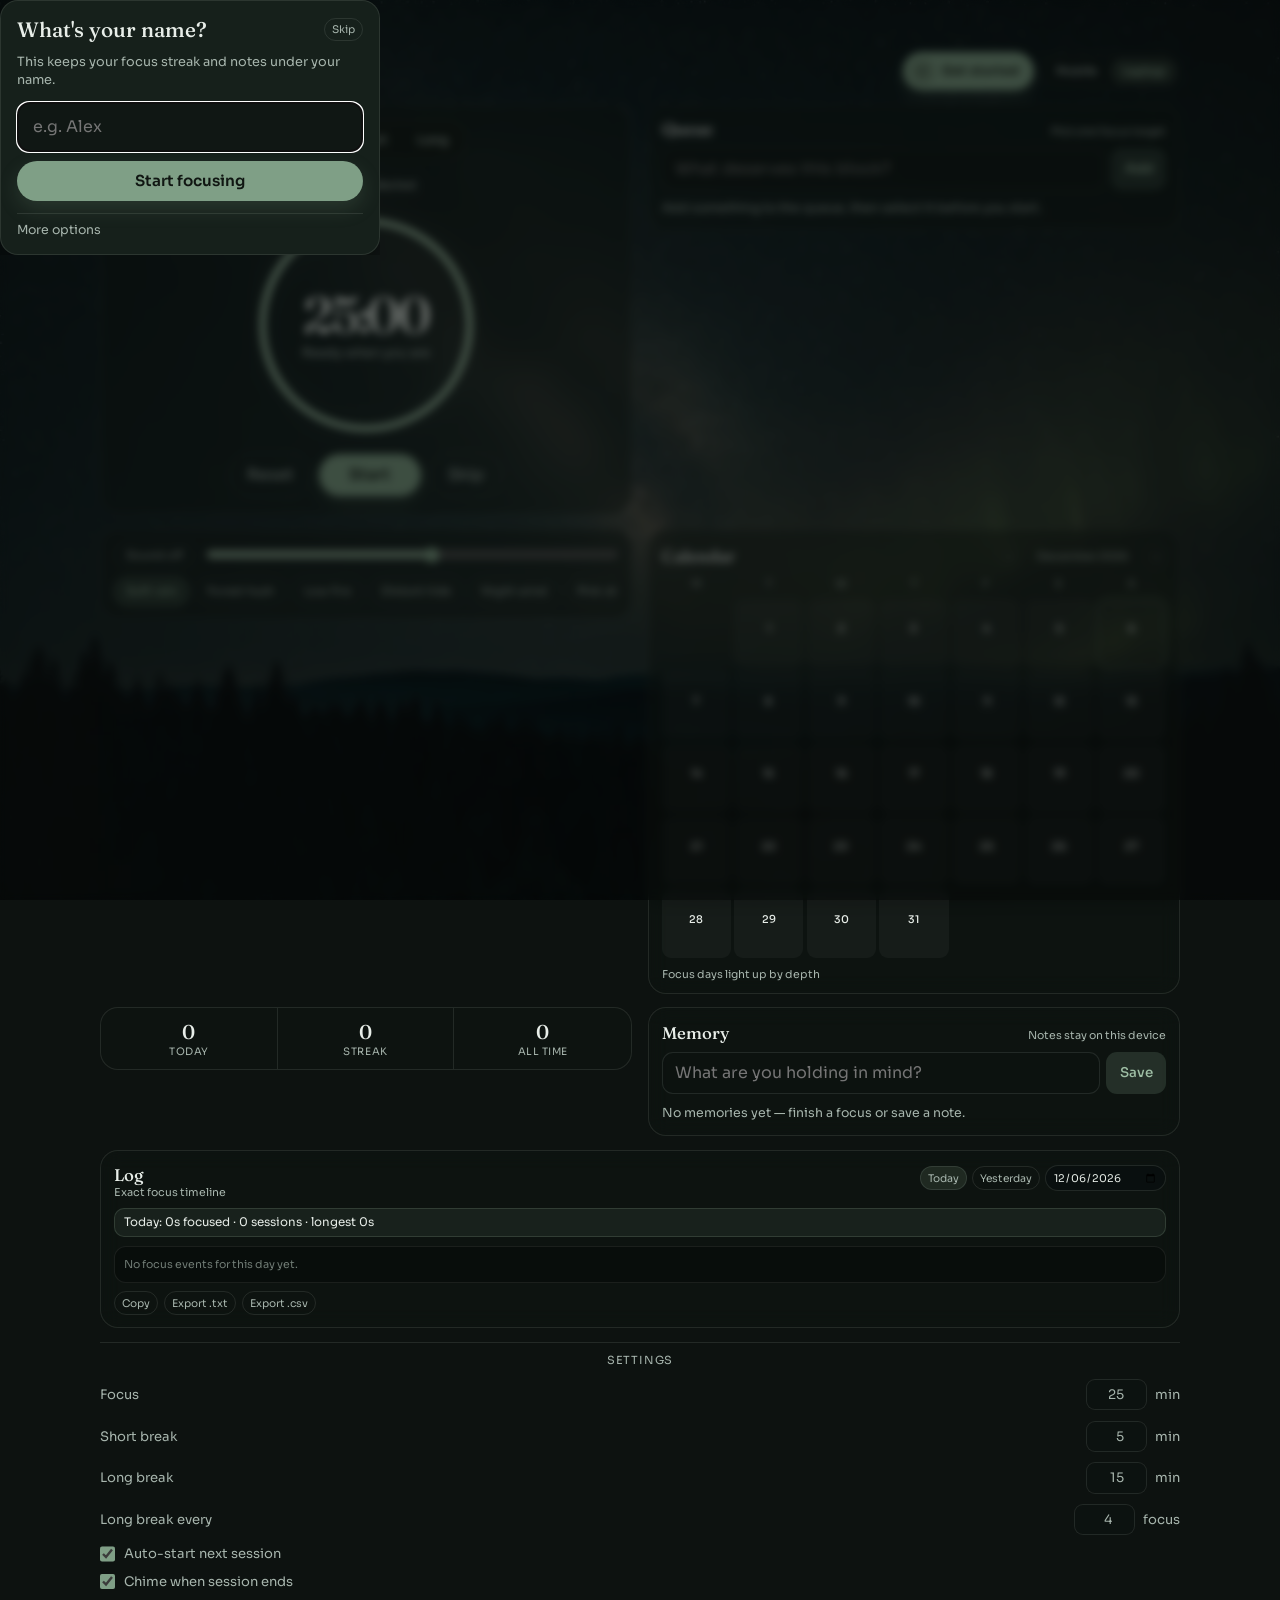
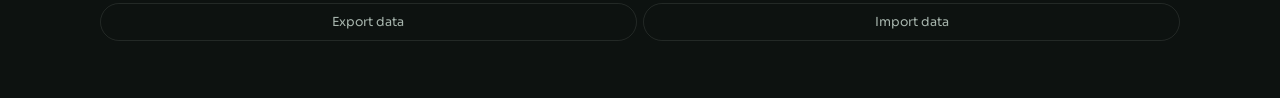
==== commit 9b10ece3: "Add terminal Focus Log with exact session timestamps. Co-authored-by: Cursor <cursoragent@cursor.com" ====
--- a/index.html
+++ b/index.html
@@ -18,7 +18,7 @@
       href="https://fonts.googleapis.com/css2?family=Fraunces:opsz,wght@9..144,500;9..144,600&family=Sora:wght@400;500;600&display=swap"
       rel="stylesheet"
     />
-    <link rel="stylesheet" href="styles.css?v=16" />
+    <link rel="stylesheet" href="styles.css?v=17" />
   </head>
   <body>
     <div class="art" aria-hidden="true">
@@ -151,6 +151,31 @@
         <ul id="memoryList" class="memory-list"></ul>
       </section>
 
+      <section class="focus-log" aria-label="Focus log">
+        <div class="section-head log-head">
+          <div>
+            <h2>Log</h2>
+            <p>Exact focus timeline</p>
+          </div>
+          <div class="log-day-switch" role="group" aria-label="Log day">
+            <button type="button" class="ghost tiny log-day-btn is-active" data-log-day="today">Today</button>
+            <button type="button" class="ghost tiny log-day-btn" data-log-day="yesterday">Yesterday</button>
+            <label class="log-date-pick">
+              <span class="sr-only">Pick a date</span>
+              <input id="logDateInput" type="date" />
+            </label>
+          </div>
+        </div>
+        <p id="logDailyTotal" class="log-daily-total">Today: 0m focused · 0 sessions</p>
+        <div id="logTerminal" class="log-terminal" role="log" aria-live="polite"></div>
+        <div class="log-actions">
+          <button id="logCopyBtn" class="ghost tiny" type="button">Copy</button>
+          <button id="logExportTxtBtn" class="ghost tiny" type="button">Export .txt</button>
+          <button id="logExportCsvBtn" class="ghost tiny" type="button">Export .csv</button>
+        </div>
+        <p id="logStatus" class="log-status" hidden></p>
+      </section>
+
       <section class="panel">
         <button id="settingsToggle" class="panel-toggle" type="button" aria-expanded="false">
           Settings
@@ -237,9 +262,9 @@
       </form>
     </dialog>
 
-    <script src="auth.js?v=16"></script>
-    <script src="art.js?v=16"></script>
-    <script src="audio.js?v=16"></script>
-    <script src="app.js?v=16"></script>
+    <script src="auth.js?v=17"></script>
+    <script src="art.js?v=17"></script>
+    <script src="audio.js?v=17"></script>
+    <script src="app.js?v=17"></script>
   </body>
 </html>
--- a/styles.css
+++ b/styles.css
@@ -361,6 +361,7 @@
 .stats,
 .calendar,
 .memory,
+.focus-log,
 .panel {
   animation: rise 0.85s var(--ease) both;
 }
@@ -629,7 +630,8 @@
 
 .tasks,
 .calendar,
-.memory {
+.memory,
+.focus-log {
   display: grid;
   gap: 0.55rem;
   padding: 0.75rem 0.8rem;
@@ -637,6 +639,131 @@
   border-radius: var(--radius-lg);
   background: var(--panel-solid);
   backdrop-filter: blur(10px);
+}
+
+.sr-only {
+  position: absolute;
+  width: 1px;
+  height: 1px;
+  padding: 0;
+  margin: -1px;
+  overflow: hidden;
+  clip: rect(0, 0, 0, 0);
+  white-space: nowrap;
+  border: 0;
+}
+
+.focus-log {
+  animation-delay: 0.14s;
+}
+
+.log-head {
+  align-items: flex-start;
+  gap: 0.55rem;
+}
+
+.log-day-switch {
+  display: flex;
+  flex-wrap: wrap;
+  gap: 0.3rem;
+  align-items: center;
+}
+
+.log-day-btn.is-active {
+  color: var(--moss-bright);
+  border-color: rgba(159, 191, 165, 0.4);
+  background: rgba(127, 159, 134, 0.16);
+}
+
+.log-date-pick input {
+  min-width: 0;
+  max-width: 9.5rem;
+  padding: 0.28rem 0.45rem;
+  border-radius: 999px;
+  border: 1px solid var(--line);
+  background: rgba(8, 12, 16, 0.35);
+  color: var(--ink);
+  font-size: 0.66rem;
+}
+
+.log-daily-total {
+  color: var(--ink);
+  font-size: 0.74rem;
+  line-height: 1.35;
+  padding: 0.35rem 0.55rem;
+  border-radius: 10px;
+  background: rgba(127, 159, 134, 0.1);
+  border: 1px solid rgba(159, 191, 165, 0.18);
+}
+
+.log-terminal {
+  list-style: none;
+  max-height: 220px;
+  overflow: auto;
+  padding: 0.55rem 0.6rem;
+  border-radius: 12px;
+  border: 1px solid rgba(232, 238, 233, 0.08);
+  background: rgba(6, 10, 8, 0.55);
+  font-family: ui-monospace, "SF Mono", Menlo, Consolas, monospace;
+  font-size: 0.68rem;
+  line-height: 1.55;
+  color: rgba(232, 238, 233, 0.88);
+  white-space: pre-wrap;
+  word-break: break-word;
+}
+
+.log-line {
+  opacity: 1;
+}
+
+.log-line.is-new {
+  animation: log-fade 0.35s ease both;
+}
+
+.log-line.is-complete {
+  color: #9fbfa5;
+}
+
+.log-line.is-pause {
+  color: #d4b483;
+}
+
+.log-line.is-skip,
+.log-line.is-reset,
+.log-line.is-interrupted {
+  color: rgba(167, 181, 173, 0.72);
+}
+
+.log-line.is-summary {
+  color: rgba(232, 238, 233, 0.55);
+  margin: 0.15rem 0 0.45rem;
+}
+
+.log-line.is-empty {
+  color: rgba(167, 181, 173, 0.65);
+  font-family: var(--font-ui);
+}
+
+.log-actions {
+  display: flex;
+  flex-wrap: wrap;
+  gap: 0.35rem;
+}
+
+.log-status {
+  color: var(--moss-bright);
+  font-size: 0.68rem;
+}
+
+@keyframes log-fade {
+  from { opacity: 0; }
+  to { opacity: 1; }
+}
+
+@media (prefers-reduced-motion: reduce) {
+  .log-line.is-new {
+    animation: none;
+  }
 }
 
 .tasks {
@@ -1045,6 +1172,7 @@
     "focus tasks"
     "ambient calendar"
     "stats memory"
+    "log log"
     "panel panel";
   column-gap: 1rem;
   row-gap: 0.85rem;
@@ -1099,7 +1227,12 @@
 body.layout-laptop .tasks { grid-area: tasks; }
 body.layout-laptop .calendar { grid-area: calendar; }
 body.layout-laptop .memory { grid-area: memory; }
+body.layout-laptop .focus-log { grid-area: log; }
 body.layout-laptop .panel { grid-area: panel; }
+
+body.layout-laptop .log-terminal {
+  max-height: 260px;
+}
 
 body.layout-laptop .stats {
   background: var(--panel-solid);
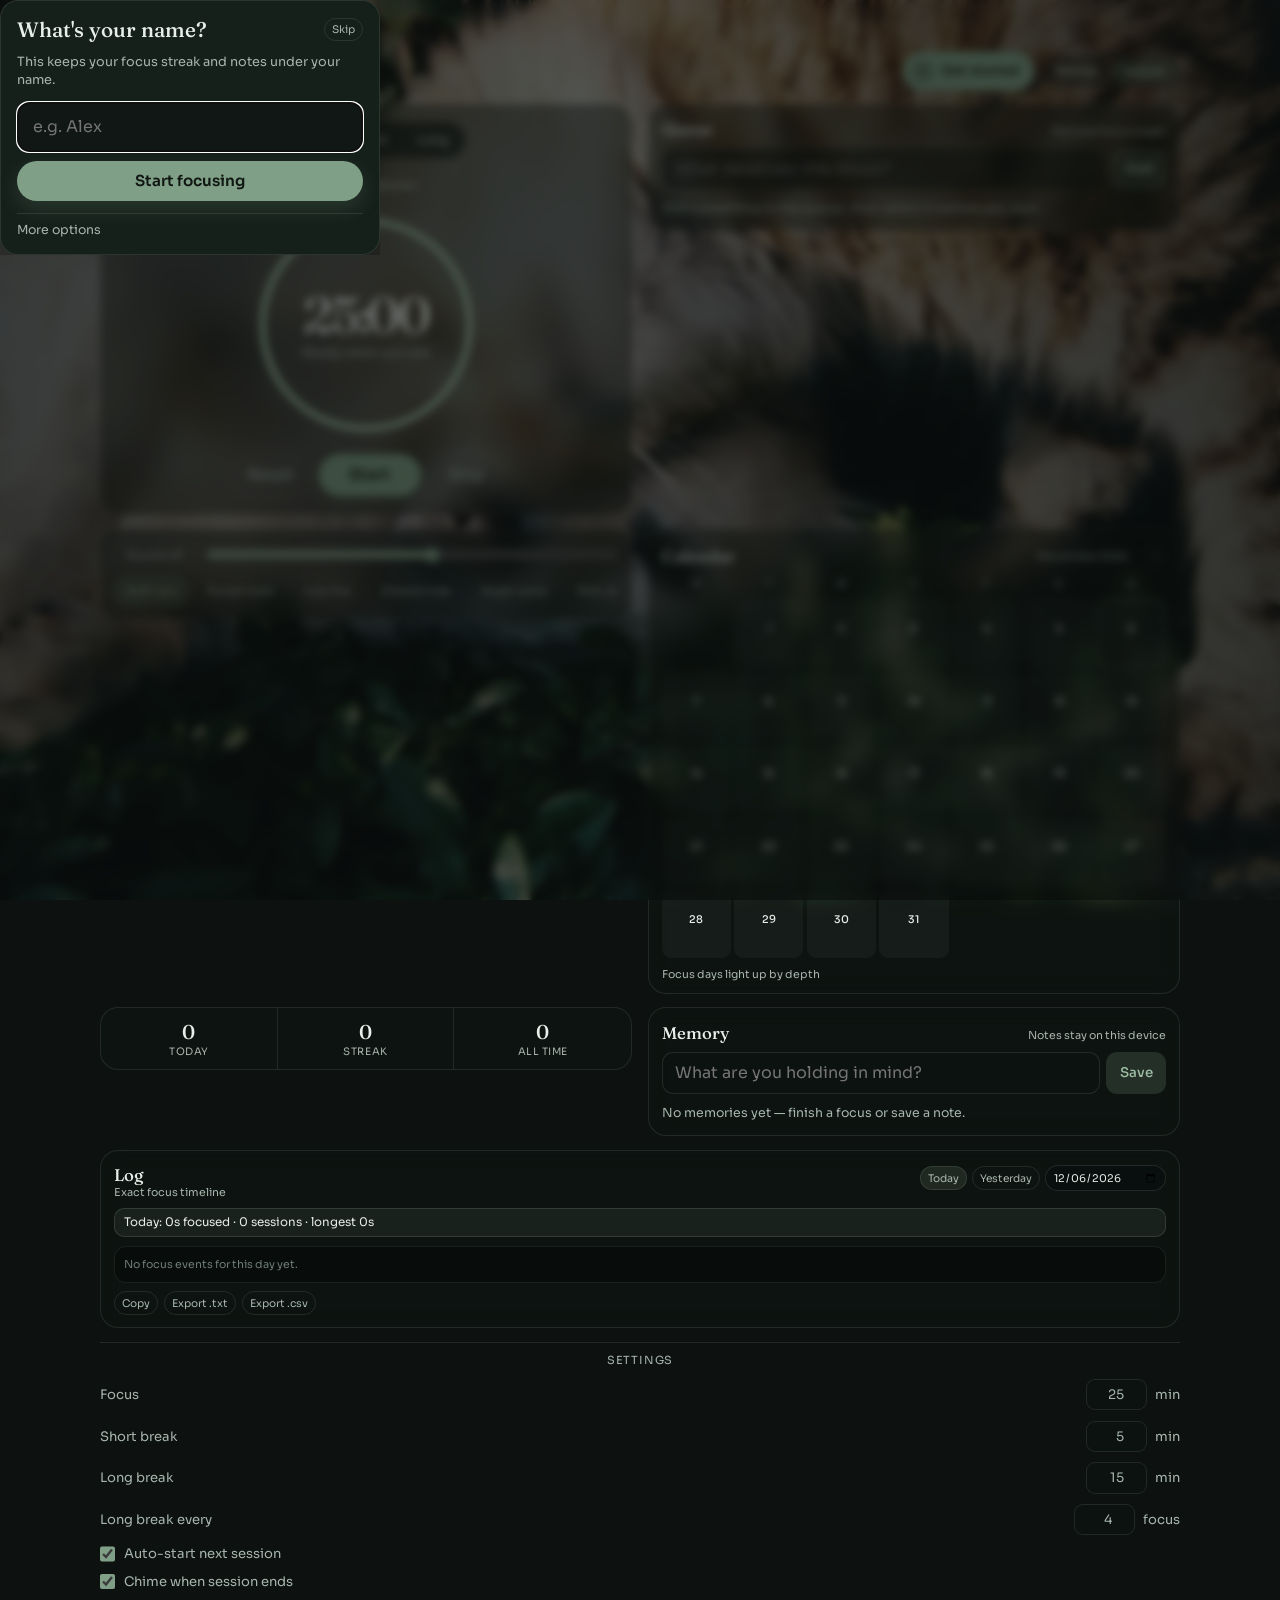
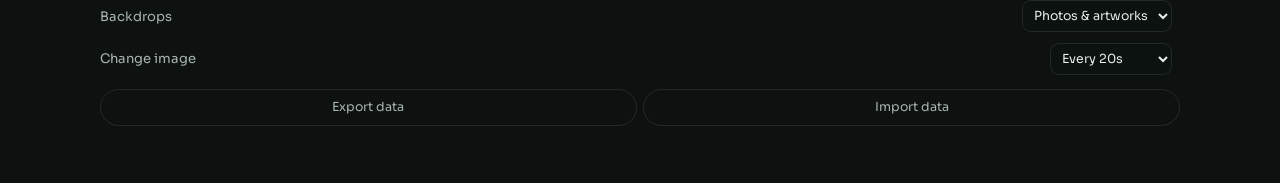
==== commit 84ecab95: "Expand photo and public-domain artwork backdrops with rotation settings. Co-authored-by: Cursor <cur" ====
--- a/index.html
+++ b/index.html
@@ -18,12 +18,10 @@
       href="https://fonts.googleapis.com/css2?family=Fraunces:opsz,wght@9..144,500;9..144,600&family=Sora:wght@400;500;600&display=swap"
       rel="stylesheet"
     />
-    <link rel="stylesheet" href="styles.css?v=17" />
+    <link rel="stylesheet" href="styles.css?v=18" />
   </head>
   <body>
-    <div class="art" aria-hidden="true">
-      <img class="art-still is-active" src="media/scene-00.jpg" alt="" width="1280" height="720" decoding="async" />
-    </div>
+    <div class="art" aria-hidden="true"></div>
     <div class="veil" aria-hidden="true"></div>
 
     <main class="stage">
@@ -210,6 +208,25 @@
             Chime when session ends
           </label>
 
+          <label>
+            Backdrops
+            <select id="backdropMode">
+              <option value="both">Photos & artworks</option>
+              <option value="photos">Photos only</option>
+              <option value="artworks">Artworks only</option>
+            </select>
+          </label>
+          <label>
+            Change image
+            <select id="backdropInterval">
+              <option value="off">Off</option>
+              <option value="20s">Every 20s</option>
+              <option value="45s">Every 45s</option>
+              <option value="2m">Every 2 min</option>
+              <option value="session">Every session</option>
+            </select>
+          </label>
+
           <div class="data-row">
             <button id="exportBtn" class="ghost wide" type="button">Export data</button>
             <button id="importBtn" class="ghost wide" type="button">Import data</button>
@@ -262,9 +279,9 @@
       </form>
     </dialog>
 
-    <script src="auth.js?v=17"></script>
-    <script src="art.js?v=17"></script>
-    <script src="audio.js?v=17"></script>
-    <script src="app.js?v=17"></script>
+    <script src="auth.js?v=18"></script>
+    <script src="art.js?v=18"></script>
+    <script src="audio.js?v=18"></script>
+    <script src="app.js?v=18"></script>
   </body>
 </html>
--- a/styles.css
+++ b/styles.css
@@ -71,6 +71,24 @@
   opacity: 1;
 }
 
+.art-caption {
+  position: fixed;
+  right: 0.75rem;
+  bottom: 0.65rem;
+  z-index: 2;
+  max-width: min(70vw, 22rem);
+  margin: 0;
+  padding: 0.2rem 0.45rem;
+  border-radius: 8px;
+  color: rgba(232, 238, 233, 0.55);
+  background: rgba(8, 12, 16, 0.28);
+  font-size: 0.62rem;
+  line-height: 1.3;
+  letter-spacing: 0.01em;
+  pointer-events: none;
+  text-align: right;
+}
+
 @media (prefers-reduced-motion: reduce) {
   .art-still {
     transition: none;
@@ -1012,6 +1030,18 @@
   font-size: 0.82rem;
 }
 
+.settings select {
+  width: auto;
+  max-width: 11.5rem;
+  padding: 0.38rem 0.45rem;
+  border-radius: 9px;
+  border: 1px solid var(--line);
+  background: rgba(13, 18, 16, 0.5);
+  color: var(--ink);
+  font: inherit;
+  font-size: 0.78rem;
+}
+
 .settings input[type="number"] {
   width: 3.8rem;
   padding: 0.38rem 0.45rem;
